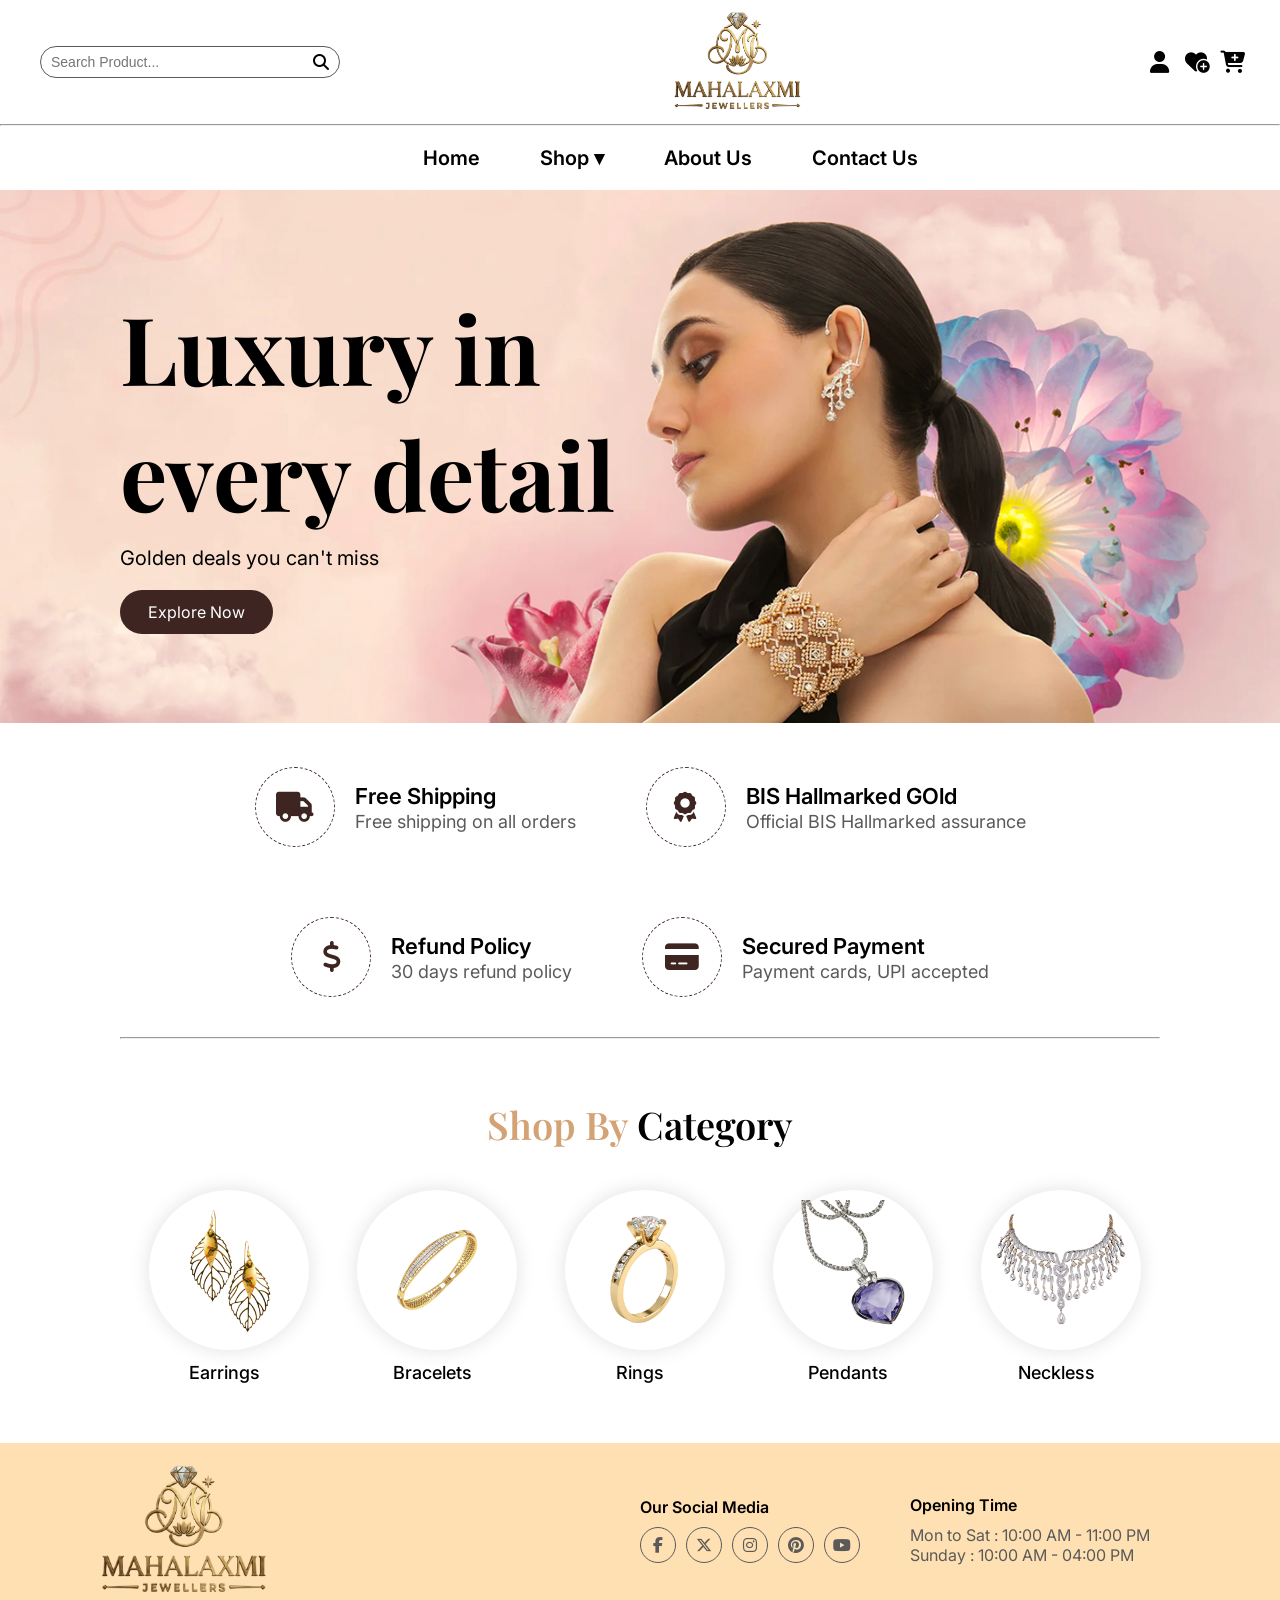
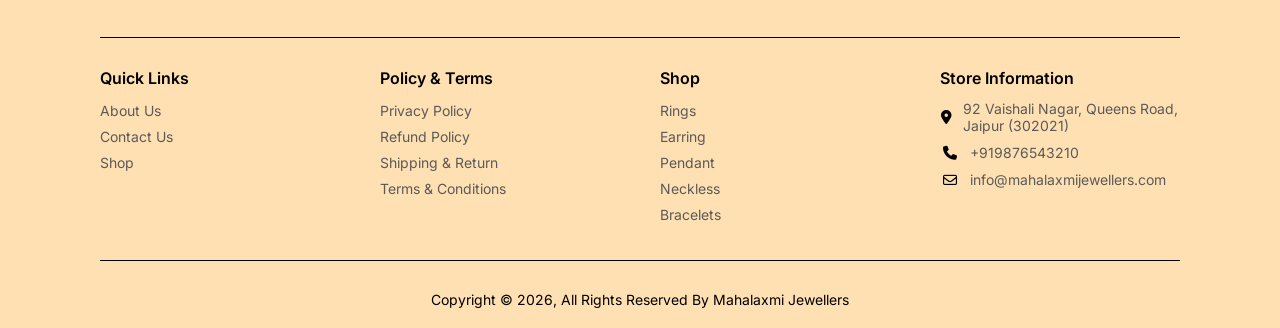
==== index.html @ c2454d74 "changes of today" ====
<!DOCTYPE html>
<html lang="en">
<head>
    <meta charset="UTF-8">
    <meta name="viewport" content="width=device-width, initial-scale=1.0">
    <title>Mahalaxmi Jewellers</title>

    <link rel="shortcut icon" href="/img/mj_logo.png" type="image/x-icon">
    <link rel="stylesheet" href="https://cdnjs.cloudflare.com/ajax/libs/font-awesome/6.5.0/css/all.min.css">
    <link rel="stylesheet" href="style.css">
    <link href="https://fonts.googleapis.com/css2?family=Playfair+Display:wght@400;600;700&family=Inter:wght@300;400;500;600&display=swap" rel="stylesheet">
</head>
<body>
    
        <header class="navbar">

            <div class="top-bar">

                <div class="search-box">
                    <input type="text" placeholder="Search Product...">
                    <span><i class="fa-solid fa-magnifying-glass"></i></span>
                </div>
            
                <div class="logo">
                    <img src="/src/mj_logo.png" alt="mahalaxmi_jewellers_logo">
                </div>

                <div class="nav-icons">
                     <span class="icon"><i class="fa-solid fa-user"></i></span>      <!-- User Profile Icon -->
                    <span class="icon"><i class="fa-solid fa-heart-circle-plus"></i></span> <!-- Wishlist ICon -->
                    <span class="icon"><i class="fa-solid fa-cart-plus"></i></span>  <!-- User Profile Icon -->
                </div>
            </div>

            <hr>

            <div class="nav-links">
                <!-- <p class="delivery-text">
                    <span>Free</span> India Standerd Delivery on all order.
                </p> -->

                <nav>
                    <ul class="menu">

                        <li><a href="#">Home</a></li>

                        <li class="dropdown"><a href="#">Shop ▾</a>

                            <ul class="dropdown-menu">
                                <li><a href="#">Rings</a></li>
                                <li><a href="#">Bracelets</a></li>
                                <li><a href="#">Earrings</a></li>
                                <li><a href="#">Pendant</a></li>
                            </ul>
                        </li>
                        <li><a href="#">About Us</a></li>
                        <li><a href="#">Contact Us</a></li>
                    </ul>
                </nav>
            </div>
        </header>


        <!-- =============== Hero Section Start =============== -->

        <section class="hero-banner">
            <div class="hero-banner-wrapper">

                <!-- Banner 1 -->

                <div class="hero-banner-item">
                    <img src="src/hero_banner_1.png" alt="banner">
                    <div class="hero-banner-content">
                        <h1>Luxury in every detail</h1>
                        <p>Golden deals you can't miss</p>
                        <a href="#" class="hero-btn">Explore Now</a>
                    </div>
                </div>

                <!-- Banner 2 -->

                <div class="hero-banner-item">
                    <img src="src/hero_banner_2.png" alt="Banner">
                    <div class="hero-banner-content">
                        <h1>Elegance in every detail</h1>
                        <p>Premium collection for every occasion</p>
                        <a href="#" class="hero-btn">Explore Now</a>
                    </div>
                </div>

                <!-- Banner 3 -->

                <div class="hero-banner-item">
                    <img src="src/hero_banner_3.png" alt="Banner">
                    <div class="hero-banner-content">
                        <h1>Shine that never fades</h1>
                        <p>Exclusive diamond pieces just for you</p>
                        <a href="#" class="hero-btn">Explore Now</a>
                    </div>
                </div>

            </div>
        </section>

        <!-- =============== Feature Section Start =============== -->

        <section class="features">

            <div class="feature-item">
                <div class="icon-circle">
                    <i class="fas fa-truck"></i>
                </div>
                <div class="feature-content">
                    <h4>Free Shipping</h4>
                    <p>Free shipping on all orders</p>
                </div>
            </div>

            <div class="feature-item">
                
                <div class="icon-circle">
                    <i class="fa-solid fa-award"></i>
                </div>
                <div class="feature-content">
                    <h4>BIS Hallmarked GOld</h4>
                    <p>Official BIS Hallmarked assurance</p>
                </div>
            </div>

            <div class="feature-item">
                <div class="icon-circle">
                    <i class="fa-solid fa-dollar-sign"></i>
                </div>
                <div class="feature-content">
                    <h4>Refund Policy</h4>
                    <p>30 days refund policy</p>
                </div>
            </div>

            <div class="feature-item">
                <div class="icon-circle">
                    <i class="fas fa-credit-card"></i>
                </div>
                <div class="feature-content">
                    <h4>Secured Payment</h4>
                    <p>Payment cards, UPI accepted</p>
                </div>
            </div>

        </section>

        <hr class="feature-hr">

</a>
        <!-- =============== Shop By Category Star =============== -->

        <section class="shop-category">
            <h2><span>Shop By </span>Category</h2>

            <div class="category-wrapper">
                <div class="category-item">
                    <a href="#">
                    <div class="circle">
                        <img src="src/earring.png" alt="Earrings">
                    </div>
                    <p>Earrings</p>
                    </a>
                </div>

                    <div class="category-item">
                        <a href="#">
                        <div class="circle">
                            <img src="src/bracelet.png" alt="Bracelets">
                        </div>
                        <p>Bracelets</p></a>
                    </div>

                    <div class="category-item">
                        <a href="#">
                        <div class="circle">
                            <img src="src/ring.png" alt="Rings">
                        </div>
                        <p>Rings</p></a>
                    </div>

                    <div class="category-item">
                        <a href="#">
                        <div class="circle">
                            <img src="src/pendant.png" alt="Pendants">
                        </div>
                        <p>Pendants</p></a>
                    </div>

                    <div class="category-item">
                        <a href="#">
                        <div class="circle">
                            <img src="src/neckless.png" alt="Neckless">
                        </div>
                        <p>Neckless</p></a>
                    </div>

                </div>
        </section>

        <!-- =============== Footer Start =============== -->

        <footer class="footer">

            <div class="footer-top">
                <div class="footer-logo">
                    <img src="/src/mj_logo.png" alt="mj_logo">
                </div>

                <div class="footer-contact">
                    <h4>Our Social Media</h4>

                    <div class="social-icons">
                        <span><i class="fa-brands fa-facebook-f"></i></span>    <!-- Facebook Icon -->
                        <span><i class="fa-brands fa-x-twitter"></i></span> <!-- Twitter Icon -->
                        <span><i class="fa-brands fa-instagram"></i></span> <!-- Instagram Icon -->
                        <span><i class="fa-brands fa-pinterest"></i></span> <!-- Pinterest Icon -->
                        <span><i class="fa-brands fa-youtube"></i></span>   <!-- Youtube Icon -->
                    </div>
                </div>

                <div class="footer-time">
                    <h4>Opening Time</h4>
                    <p>Mon to Sat : 10:00 AM - 11:00 PM</p>
                    <p>Sunday : 10:00 AM - 04:00 PM</p>
                </div>

            </div>

            <hr>

            <div class="footer-middle">

                <div class="footer-col">
                    <h4>Quick Links</h4>
                    <ul>
                        <li><a href="#">About Us</a></li>
                        <li><a href="#">Contact Us</a></li>
                        <li><a href="#">Shop</a></li>
                    </ul>
                </div>

                <div class="footer-col">
                    <h4>Policy & Terms</h4>
                    <ul>
                        <li><a href="#">Privacy Policy</a></li>
                        <li><a href="#">Refund Policy</a></li>
                        <li><a href="#">Shipping & Return</a></li>
                        <li><a href="#">Terms & Conditions</a></li>
                    </ul>
                </div>

                <div class="footer-col">
                    <h4>Shop</h4>
                    <ul>
                        <li><a href="#">Rings</a></li>
                        <li><a href="#">Earring</a></li>
                        <li><a href="#">Pendant</a></li>
                        <li><a href="#">Neckless</a></li>
                        <li><a href="#">Bracelets</a></li>
                    </ul>
                </div>

                <div class="footer-col">
                    <h4>Store Information</h4>
                    <p><span><i class="fa-solid fa-location-dot"></i></span>92 Vaishali Nagar, Queens Road, Jaipur (302021)</p>
                    <p><span><i class="fa-solid fa-phone"></i></span>+919876543210</p>
                    <p><span><i class="fa-regular fa-envelope"></i></span>info@mahalaxmijewellers.com</p>
                </div>
            </div>

            <hr>

            <div class="footer-bottom">
                <p>Copyright &copy; 2026, All Rights Reserved By Mahalaxmi Jewellers</p>
            </div>
        </footer>
</body>
</html>
---- style.css ----
*{
    margin: 0;
    padding: 0;
    box-sizing: border-box;
}

body {
  font-family: 'Inter', sans-serif;
}

h1, h2, h3 {
  font-family: 'Playfair Display', serif;
}

/* =============== Navbar =============== */

.navbar {
    width: 100%;
}

.top-bar {
    display: flex;
    justify-content: space-between;
    align-items: center;
    padding: 10px 40px;
}

.search-box {
    display: flex;
    align-items: center;
    border: 1px solid #5a5a5a;
    border-radius: 20px;
    padding: 5px 10px;
    width: 300px;
}

.search-box input {
    border: none;
    outline: none;
    font-size: 14px;
    flex: 1;
}

.logo img {
        height: 100px;
}

.nav-icons {
    display: flex;
    align-items: center;
}

.icon {
    width: 20px;
    stroke: black;
    fill: none;
    margin-left: 15px;
    cursor: pointer;
    font-size: 22px;
}

/* .delivery-text span {
    color: #D3A376;
    font-weight: bold;
} */

.nav-links {
    display: flex;
    justify-content: center;
    align-items: center;
    padding: 20px 40px;
    /* border-top: 1px solid #5a5a5a; */
}

.menu {
    display: flex;
    align-items: center;
}

.menu, .dropdown-menu {
    list-style: none;
    display: flex;
    align-items: center;
}

.menu li {
    position: relative;
    margin-left: 60px;
}

.menu li a {
    text-decoration: none;
    color: #000000;
    font-size: 20px;
    font-weight: 600;
    transition: 0.3s ease;
}

.menu li a:hover {
    color: #C89B5E;
}

.dropdown-menu {
    display: none;
    position: absolute;
    top: 100%;
    left: 0;
    background: white;
    min-width: 150px;
    box-shadow: 0 4px 12px rgba(0, 0, 0, 0.1);
    border-radius: 5px;
    overflow: hidden;
    z-index: 100;
}

.dropdown-menu li a {
    width: 100%;
    margin: 0;
}

.dropdown-menu li a {
    display: block;
    padding: 10px 12px;
    white-space: nowrap;
}

.dropdown:hover .dropdown-menu {
    display: block;
}


/* =============== Footer =============== */

.footer {
    background: #FFE0B2;
    padding: 10px 100px;
    padding-bottom: 20px;
}

.footer-top {
    display: grid;
    grid-template-columns: 1fr 1fr 1fr 1fr;
    align-items: center;
    padding: 10px 0;
}

.footer-logo {
    grid-column: 1;
    justify-self: start;
}

.footer-logo img {
    height: 130px;
}

.footer-contact {
    grid-column: 3;
    justify-self: start;
    text-align: left;
    color: #5a5a5a;
}

.footer-contact h4 {
    color: black;
}

.footer-contact h4, .footer-time h4 {
    font-weight: 600;
    margin-bottom: 10px;
}

.social-icons {
    display: flex;
    justify-content: flex-start;
    gap: 10px;
    font-size: 16px;
    color: #5a5a5a;
}

.social-icons span {
    display: flex;
    align-items: center;
    justify-content: center;
    width: 36px;
    height: 36px;
    border: 1px solid #5a5a5a;
    border-radius: 50%;
    cursor: pointer;
    transition: all 0.3s ease;
}

.footer-time {
    grid-column: 4;
    justify-self: start;
    text-align: left;
}

.footer-time p {
    color: #5a5a5a;
}

/* .social-icons i {
    font-size: 16px;
} */

.social-icons span:hover {
    background: #3E2522;
    color: white;
}

.footer hr {
    border: none;
    border-top: 1px solid black;
    margin: 30px 0;
}

.footer-middle {
    display: grid;
    grid-template-columns: repeat(4, 1fr);
    gap: 40px;
}

.footer-col h4 {
    margin-bottom: 12px;
    font-weight: 600;
}

.footer-col ul {
    list-style: none;
    padding: 0;
}

.footer-col ul li {
    margin-bottom: 6px;
}

.footer-col ul li a {
    text-decoration: none;
    color: #5a5a5a;
    font-size: 14px;
}

.footer-col a:hover {
    color: #3E2522;
}

.footer-col p {
    display: flex;
    align-items: center;
    font-size: 14px;
    gap: 10px;
    margin-bottom: 10px;
    color: #5a5a5a;
}

.footer-col p span {
    width: 20px;
    display: flex;
    justify-content: center;
    color: black;
}

.footer-bottom {
    text-align: center;
    margin-top: 20px;
    font-size: 14px;
}


/* =============== Hero Section =============== */

.hero-banner {
    height: auto;
    margin: auto;
    overflow: hidden;
    position: relative;
}

.hero-banner-wrapper {
    display: flex;
    width: 300vw;
    height: 100%;
    animation: bannerSlide 10s infinite ease-in-out;
}

.hero-banner-item {
    width: 100vw;
    height: 100%;
    position: relative;
}

.hero-banner-item img {
    width: 100%;
    height: 100%;
    object-fit: cover;
}

.hero-banner-content {
    position: absolute;
    top: 50%;
    left: 120px;
    transform: translateY(-50%);
    max-width: 500px;
}

.hero-banner-content h1 {
    font-size: 94px;
    margin-bottom: 10px;
}

.hero-banner-content p {
    font-size: 20px;
    margin-bottom: 20px;
}

.hero-btn {
    display: inline-block;
    padding: 12px 28px;
    background: #3E2522;
    border-radius: 25px;
    color: #fff;
    text-decoration: none;
    font-size: 16px;
    transition: 0.3s;
}

.hero-btn:hover {
    background: #000;
    transition: 0.3s;
}

@keyframes bannerSlide {
  0%, 20%   { transform: translateX(0); }
  33%, 53%  { transform: translateX(-100vw); }
  66%, 86%  { transform: translateX(-200vw); }
  100%      { transform: translateX(0); }
}


/* =============== Feature Section =============== */

.features {
    display: flex;
    justify-content: center;
    align-items: center;
    padding: 40px 120px;
    flex-wrap: wrap;
    gap: 70px;
}

.feature-item {
    display: flex;
    align-items: center;
    gap: 20px;
    transition: 0.3s;
}

.icon-circle {
    width: 80px;
    height: 80px;
    border: 1.5px dashed #3E2522;
    border-radius: 50%;
    display: flex;
    align-items: center;
    justify-content: center;
    transform: none;
}

.icon-circle i {
    font-size: 30px;
    color: #3E2522;
}

.feature-content h4 {
    font-size: 22px;
    font-weight: 600;
    margin: 0;
}

.feature-content p {
    font-size: 18px;
    margin: 2px 0 0;
    color: #5a5a5a;
}


.feature-hr {
    margin: 0 120px;
}

/* =============== Shop By Category =============== */

.shop-category {
    text-align: center;
    padding: 60px 120px;
}

.shop-category h2 {
    font-size: 38px;
    margin-bottom: 40px;
    font-weight: 600;
    cursor: default;
}

.shop-category h2 span {
    color: #D3A376;
}

.category-wrapper {
    display: flex;
    justify-content: space-around;
    align-items: center;
    flex-wrap: wrap;
}

.category-item {
    text-align: center;
    width: 150px;
    /* text-decoration: none; !important */
    color: inherit;
    /* cursor: pointer; */
}

.category-item a {
    text-decoration: none;
    color: inherit;
}

.category-item a:hover {
    color: #C89B5E;
}

.circle {
    width: 160px;
    height: 160px;
    border-radius: 50%;
    background-color: #fff;
    display: flex;
    align-items: center;
    justify-content: center;

    box-shadow: 0 0 20px rgba(0, 0, 0, 0.12);
}

.circle img {
    width: 140px;
    height: auto;
}

.category-item p {
    margin-top: 12px;
    font-size: 18px;
    font-weight: 500;
    text-decoration: none;
}
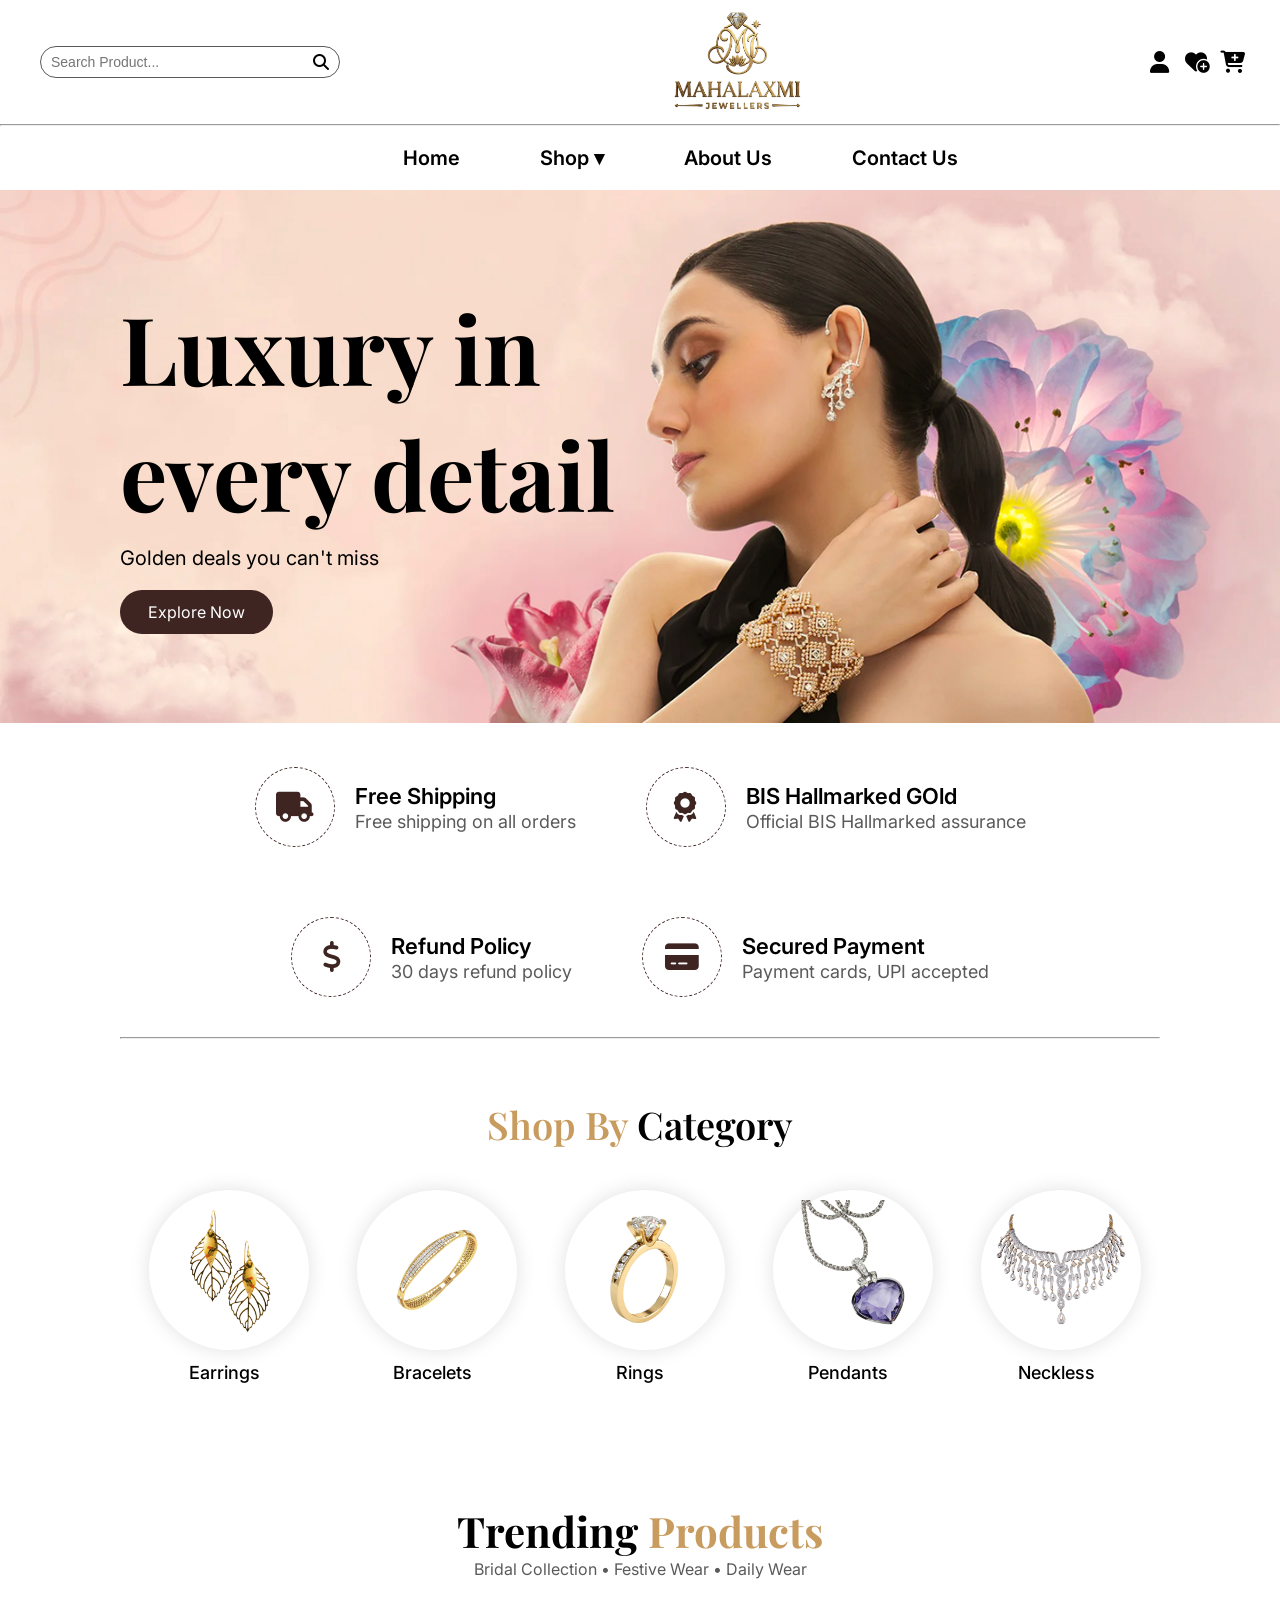
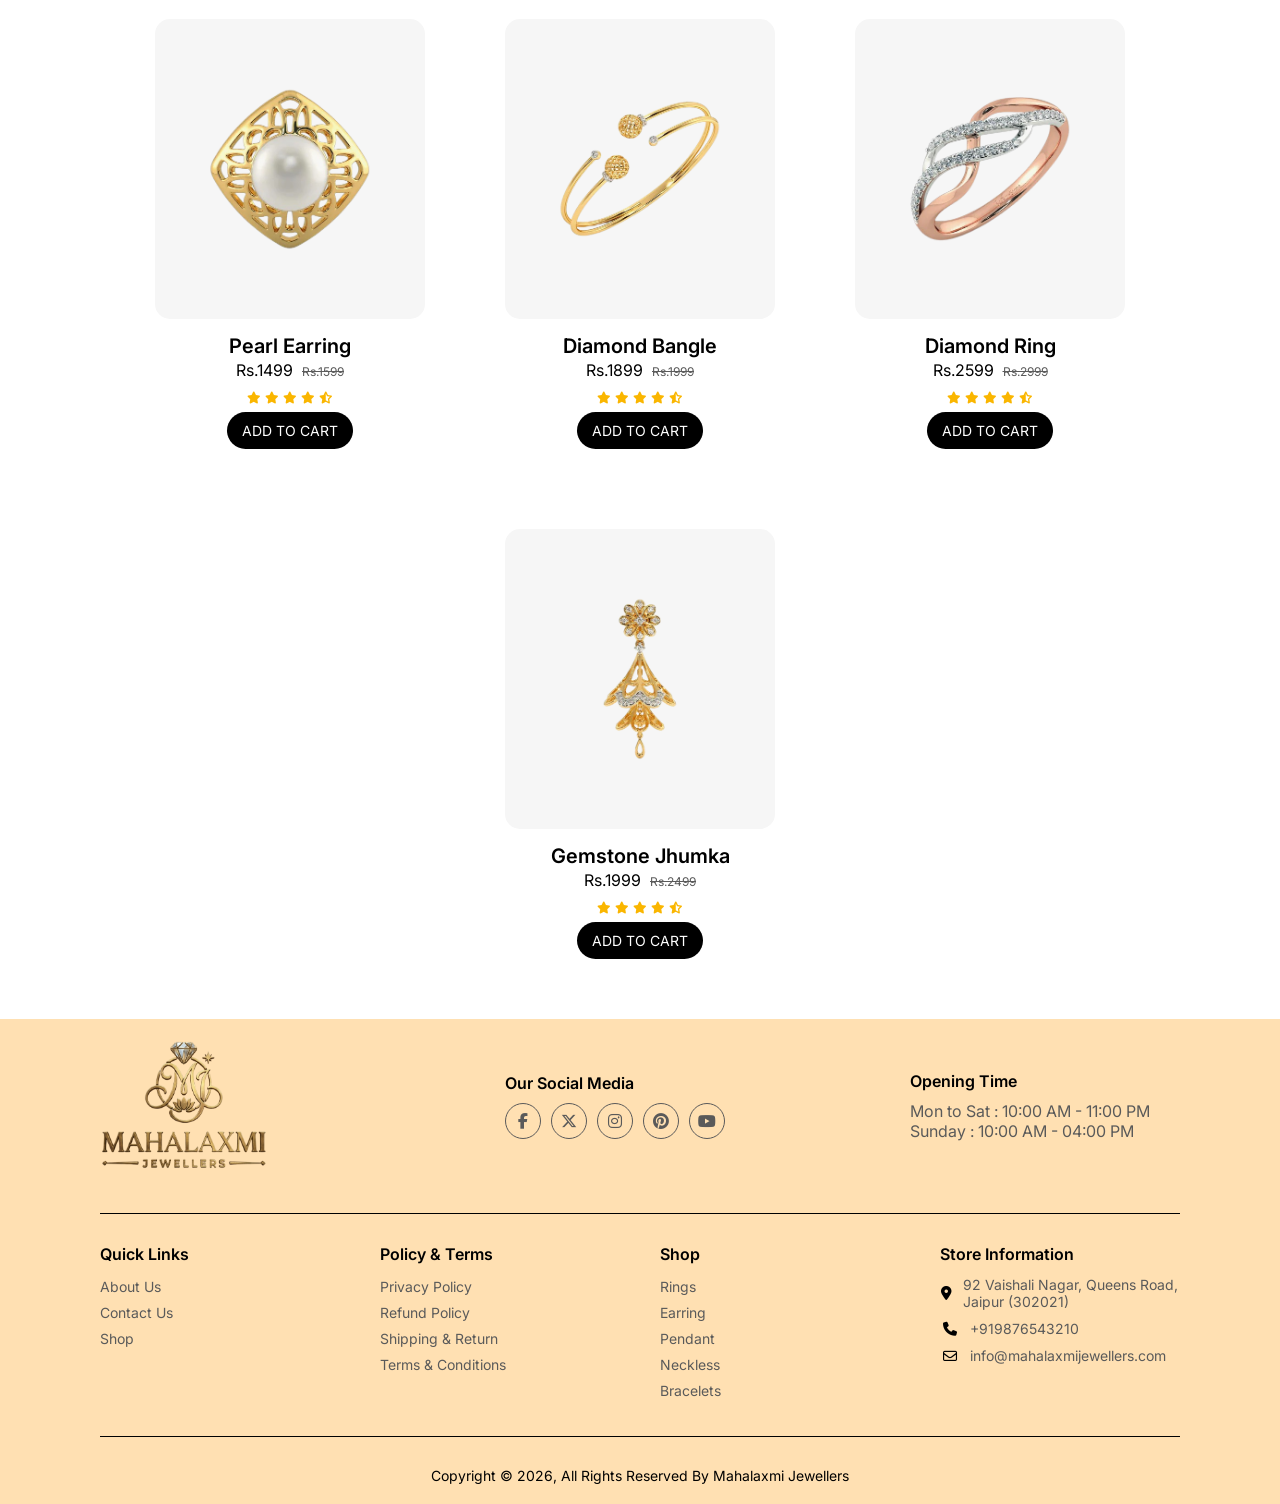
==== commit 44e0746a: "added tranding section on homepage" ====
--- a/index.html
+++ b/index.html
@@ -202,6 +202,93 @@
                 </div>
         </section>
 
+        <!-- =============== Tranding Product Start =============== -->
+
+        <section class="trending">
+            <h2>Trending <span>Products</span></h2>
+            <p class="trending-subtitle">Bridal Collection • Festive Wear • Daily Wear</p>
+
+            <div class="product-container">
+
+                <!--Product 1-->
+                <div class="product">
+                    <a href="#" class="img-box">
+                        <img src="src/trending_products/earring.png" alt="Earring" class="trend-img">
+                        <img src="src/trending_products/earring_hover.png" alt="Earring" class="trend-hover">
+                    </a>
+                    <h4>Pearl Earring</h4>
+                    <p class="price">Rs.1499 <span>Rs.1599</span></p>
+                    <div class="stars">
+                        <i class="fa-solid fa-star"></i>
+                        <i class="fa-solid fa-star"></i>
+                        <i class="fa-solid fa-star"></i>
+                        <i class="fa-solid fa-star"></i>
+                        <i class="fa-solid fa-star-half-stroke"></i>
+                    </div>
+                    <a href="#" class="btn">ADD TO CART</a>
+                </div>
+
+                <!--Product 2-->
+                <div class="product">
+                    <a href="#" class="img-box">
+                        <img src="src/trending_products/bangle.png" alt="Bangle" class="trend-img">
+                        <img src="src/trending_products/bangle_hover.png" alt="Bangle" class="trend-hover">
+                    </a>
+                    <h4>Diamond Bangle</h4>
+                    <p class="price">Rs.1899 <span>Rs.1999</span></p>
+                    <div class="stars">
+                        <i class="fa-solid fa-star"></i>
+                        <i class="fa-solid fa-star"></i>
+                        <i class="fa-solid fa-star"></i>
+                        <i class="fa-solid fa-star"></i>
+                        <i class="fa-solid fa-star-half-stroke"></i>
+                    </div>
+
+                    <a href="#" class="btn">ADD TO CART</a>
+                </div>
+
+                <!--Product 3-->
+                <div class="product">
+                    <a href="#" class="img-box">
+                        <img src="src/trending_products/ring.png" alt="Ring" class="trend-img">
+                        <img src="src/trending_products/ring_hover.png" alt="Ring" class="trend-hover">
+                    </a>
+                    <h4>Diamond Ring</h4>
+                    <p class="price">Rs.2599 <span>Rs.2999</span></p>
+                    <div class="stars">
+                        <i class="fa-solid fa-star"></i>
+                        <i class="fa-solid fa-star"></i>
+                        <i class="fa-solid fa-star"></i>
+                        <i class="fa-solid fa-star"></i>
+                        <i class="fa-solid fa-star-half-stroke"></i>
+                    </div>
+
+                    <a href="#" class="btn">ADD TO CART</a>
+                </div>
+
+                <!--Product 4-->
+                <div class="product">
+                    <a href="#" class="img-box">
+                        <img src="src/trending_products/jhumka.png" alt="Jhumka" class="trend-img">
+                        <img src="src/trending_products/jhumka_hover.png" alt="Jhumka" class="trend-hover">
+                    </a>
+
+                    <h4>Gemstone Jhumka</h4>
+                    <p class="price">Rs.1999 <span>Rs.2499</span></p>
+                    <div class="stars">
+                        <i class="fa-solid fa-star"></i>
+                        <i class="fa-solid fa-star"></i>
+                        <i class="fa-solid fa-star"></i>
+                        <i class="fa-solid fa-star"></i>
+                        <i class="fa-solid fa-star-half-stroke"></i>
+                    </div>
+                    <a href="#" class="btn">ADD TO CART</a>
+                </div>
+            </div>
+        </section>
+
+
+
         <!-- =============== Footer Start =============== -->
 
         <footer class="footer">
--- a/style.css
+++ b/style.css
@@ -85,7 +85,7 @@
 
 .menu li {
     position: relative;
-    margin-left: 60px;
+    margin-left: 80px;
 }
 
 .menu li a {
@@ -139,7 +139,7 @@
 
 .footer-top {
     display: grid;
-    grid-template-columns: 1fr 1fr 1fr 1fr;
+    grid-template-columns: 1fr 0.5fr 1.5fr 1fr;
     align-items: center;
     padding: 10px 0;
 }
@@ -403,7 +403,7 @@
 }
 
 .shop-category h2 span {
-    color: #D3A376;
+    color: #C89B5E;
 }
 
 .category-wrapper {
@@ -416,14 +416,13 @@
 .category-item {
     text-align: center;
     width: 150px;
-    /* text-decoration: none; !important */
     color: inherit;
-    /* cursor: pointer; */
 }
 
 .category-item a {
     text-decoration: none;
     color: inherit;
+    transition: all 0.3s ease;
 }
 
 .category-item a:hover {
@@ -452,4 +451,117 @@
     font-size: 18px;
     font-weight: 500;
     text-decoration: none;
+}
+
+/* =============== Trending Products =============== */
+
+.trending {
+    padding: 60px 120px;
+    text-align: center;
+}
+
+.trending h2 {
+    font-size: 42px;
+}
+
+.trending span {
+    color: #C89B5E;
+}
+
+.trending-subtitle {
+    color: #5a5a5a;
+    font-size: 16px;
+    margin-bottom: 40px;
+}
+
+.product-container {
+    display: flex;
+    justify-content: center;
+    gap: 80px;
+    flex-wrap: wrap;
+}
+
+.product {
+    width: 270px;
+    text-align: center;
+}
+
+/* Image Box */
+
+.img-box {
+    position: relative;
+    display: block;
+    width: 100%;
+    height: 300px;
+    background: #f6f6f6;
+    border-radius: 15px;
+    overflow: hidden;
+}
+
+.img-box img {
+    position: absolute;
+    top: 50%;
+    left: 50%;
+    max-width: 100%;
+    max-height: 100%;
+    object-fit: contain;
+    transition: 0.7s;
+    transform: translate(-50%, -50%) scale(1.25);
+}
+
+/* Hover Image Change */
+
+.trend-hover {
+    opacity: 0;
+}
+
+.img-box:hover .trend-img {
+    opacity: 0;
+}
+
+.img-box:hover .trend-hover {
+    opacity: 1;
+}
+
+.product h4 {
+    font-size: 20px;
+    margin-top: 15px;
+    font-weight: 600;
+}
+
+.price {
+    font-size: 16px;
+    margin: 2px 0;
+}
+
+.price span {
+    text-decoration: line-through;
+    color: #5a5a5a;
+    font-size: 12px;
+    margin-left: 5px;
+}
+
+.stars {
+    color: #FAB600;
+    margin: 6px 0;
+}
+
+.stars i {
+    font-size: 12px;
+}
+
+.btn {
+    display: inline-block;
+    background: #000;
+    color: #fff;
+    padding: 10px 15px;
+    border-radius: 25px;
+    text-decoration: none;
+    font-size: 14px;
+    transition: 0.3s;
+}
+
+.btn:hover {
+    background: #3E2522;
+
 }
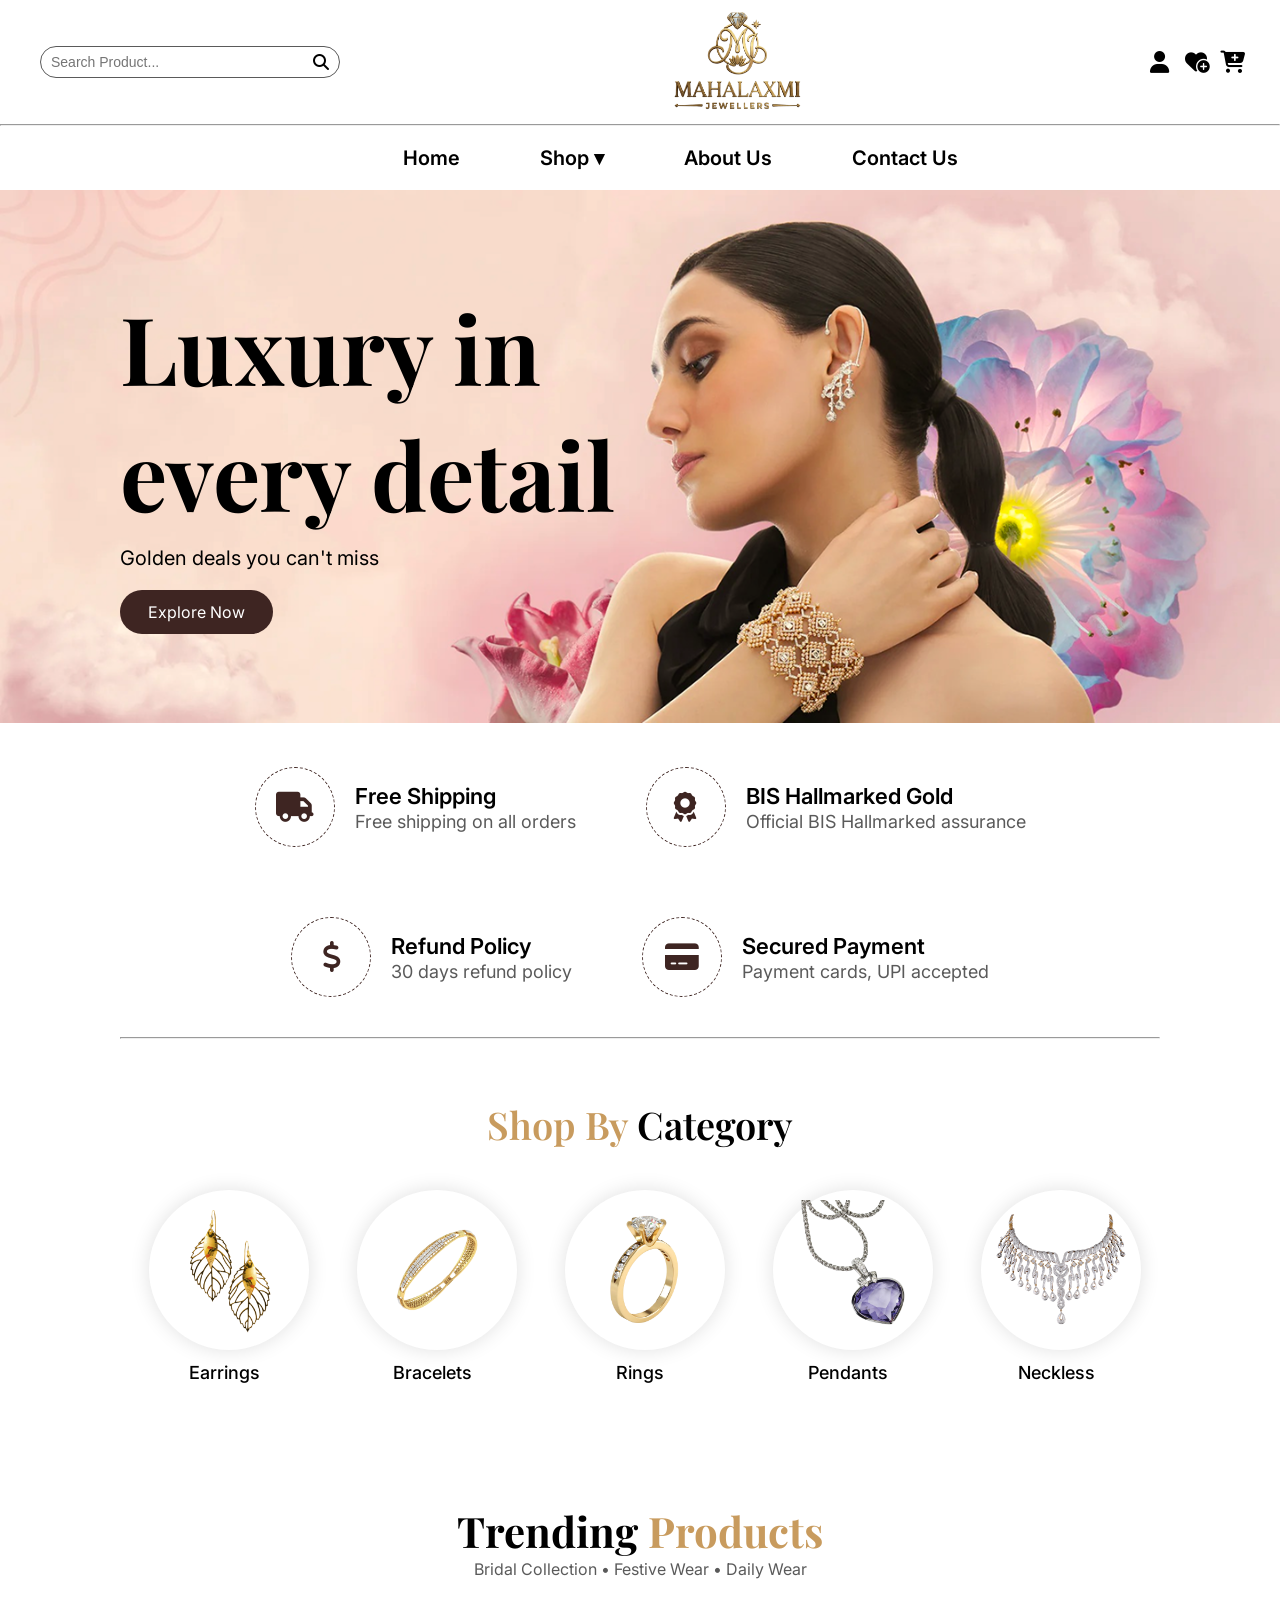
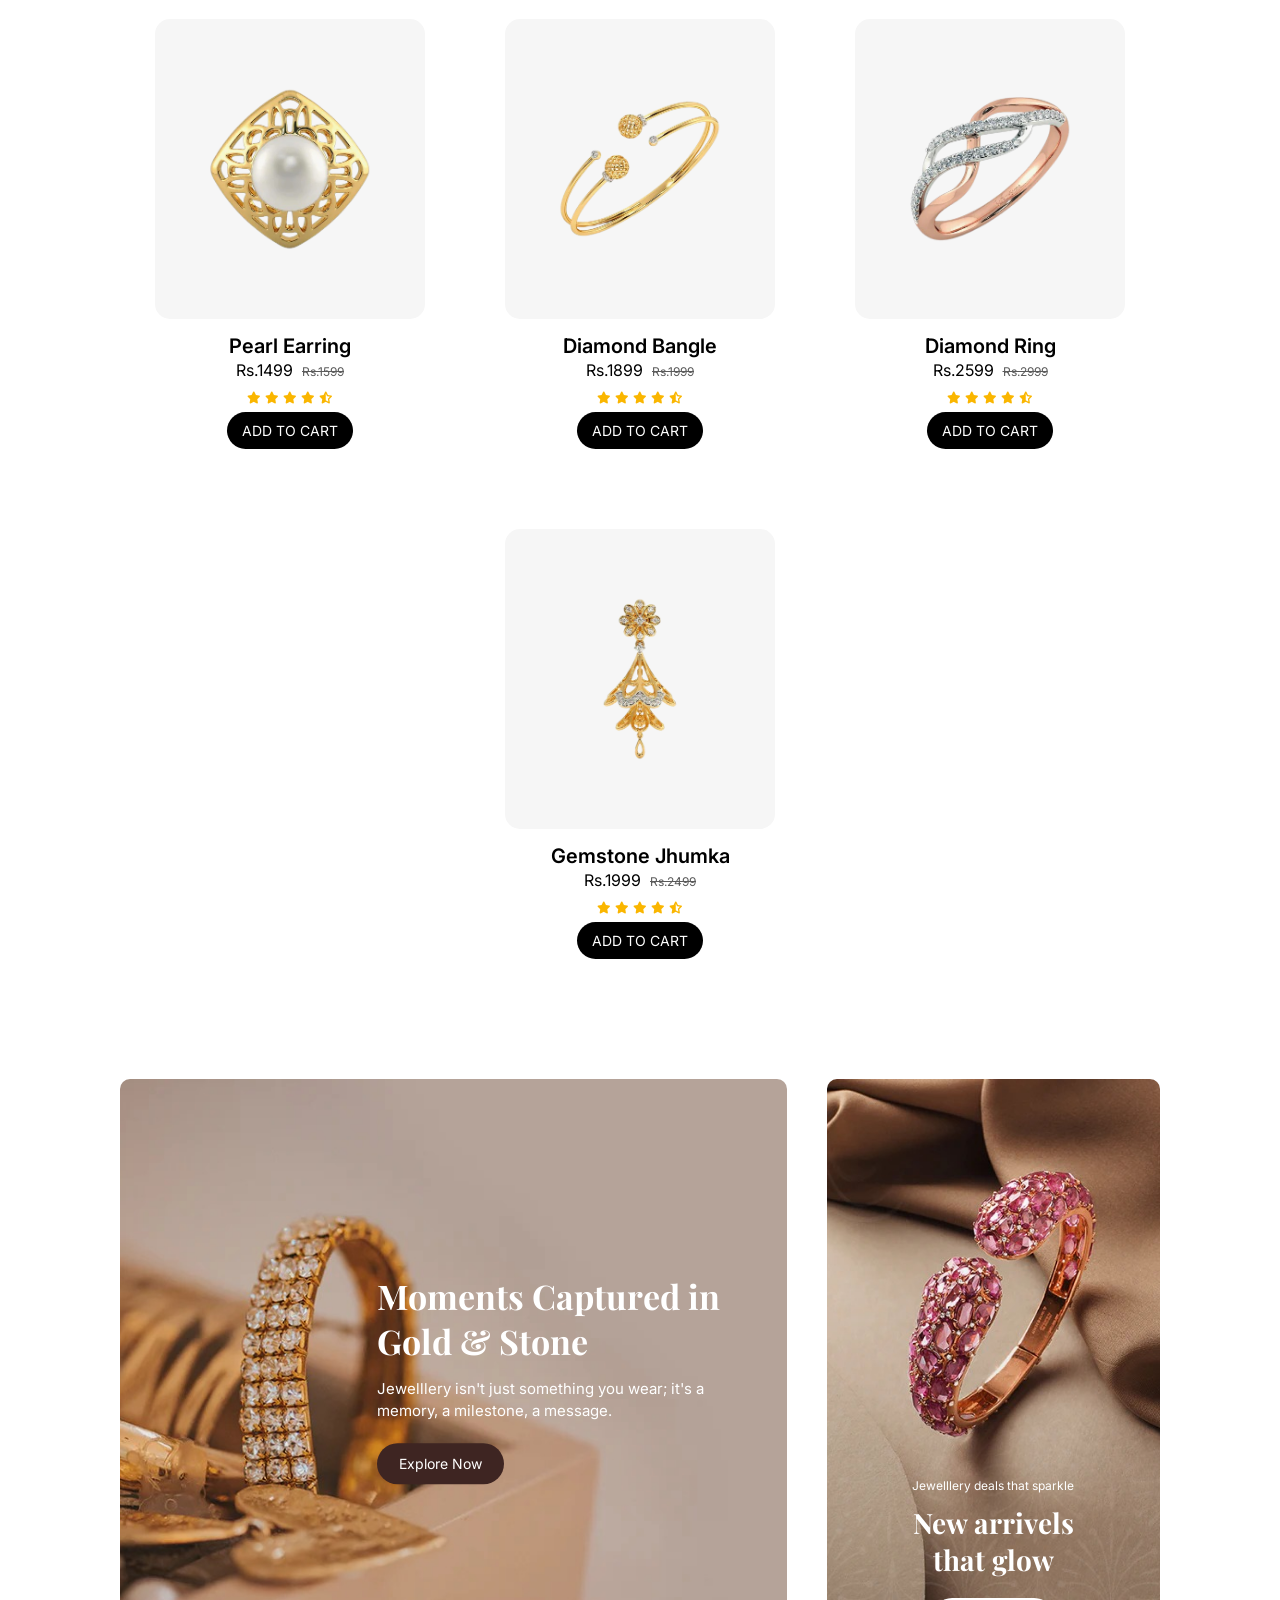
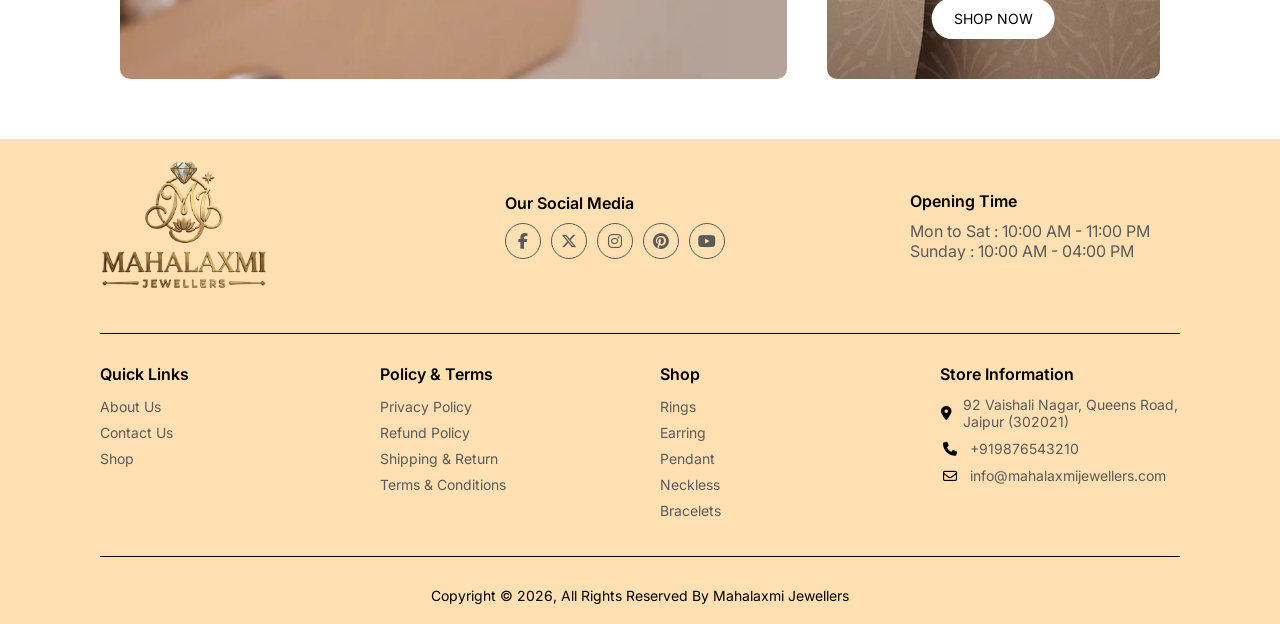
==== commit 4b6ffb49: "promotion banner added" ====
--- a/index.html
+++ b/index.html
@@ -122,7 +122,7 @@
                     <i class="fa-solid fa-award"></i>
                 </div>
                 <div class="feature-content">
-                    <h4>BIS Hallmarked GOld</h4>
+                    <h4>BIS Hallmarked Gold</h4>
                     <p>Official BIS Hallmarked assurance</p>
                 </div>
             </div>
@@ -288,6 +288,31 @@
         </section>
 
 
+        <!-- =============== Promo Section Start =============== -->
+
+        <section class="promo-section">
+
+            <!--Left Banner-->
+            <div class="promo-left">
+                <img src="src/left_promo_banner.jpg" alt="Banner">
+
+                <div class="promo-content">
+                    <h2 class="promo-title">Moments Captured in <br> Gold & Stone</h2>
+                    <p class="promo-desc">Jewelllery isn't just something you wear; it's a memory, a milestone, a message.</p>
+                    <a href="#" class="promo-btn">Explore Now</a>
+                </div>
+            </div>
+
+            <!--Right Banner-->
+            <div class="promo-right">
+                <img src="src/right_promo_banner.jpg" alt="Banner">\
+                <div class="promo-content right">
+                    <span class="promo-tag">Jewelllery deals that sparkle</span>
+                    <h3 class="promo-title-small">New arrivels that glow</h3>
+                    <a href="#" class="promo-btn light">SHOP NOW</a>
+                </div>
+            </div>
+        </section>
 
         <!-- =============== Footer Start =============== -->
 
--- a/style.css
+++ b/style.css
@@ -564,4 +564,92 @@
 .btn:hover {
     background: #3E2522;
 
+}
+
+/* Promo Section */
+
+.promo-section {
+    display: grid;
+    grid-template-columns: 2fr 1fr;
+    gap: 40px;
+    padding: 60px 120px;
+}
+
+.promo-left, .promo-right {
+    position: relative;
+    height: 600px;
+    border-radius: 10px;
+    overflow: hidden;
+}
+
+.promo-left img, .promo-right img {
+    width: 100%;
+    height: 100%;
+    object-fit: cover;
+}
+
+.promo-left .promo-content {
+    position: absolute;
+    top: 50%;
+    right: 60px;
+    transform: translateY(-50%);
+    max-width: 350px;
+    color: #fff;
+    text-align: left;
+}
+
+.promo-right .promo-content {
+    position: absolute;
+    bottom: 40px;
+    left: 50%;
+    transform: translateX(-50%);
+    text-align: center;
+    color: #fff;
+}
+
+.promo-title {
+    font-size: 34px;
+    line-height: 1.3;
+    margin-bottom: 15px;
+}
+
+.promo-desc {
+    font-size: 15px;
+    margin-bottom: 20px;
+    line-height: 1.5;
+}
+
+.promo-title-small {
+    font-size: 28px;
+    margin: 10px 0 20px;
+}
+
+.promo-tag {
+    font-size: 12px;
+}
+
+.promo-btn {
+    display: inline-block;
+    background: #3E2522;
+    color: #fff;
+    padding: 12px 22px;
+    border-radius: 25px;
+    text-decoration: none;
+    font-size: 14px;
+    transition: 0.5s;
+}
+
+.promo-btn:hover {
+    background: #000;
+}
+
+.promo-btn.light {
+    background: #fff;
+    color: #000;
+}
+
+.promo-btn.light:hover {
+    background: transparent;
+    border: 2px solid #fff;
+    color: #fff;
 }
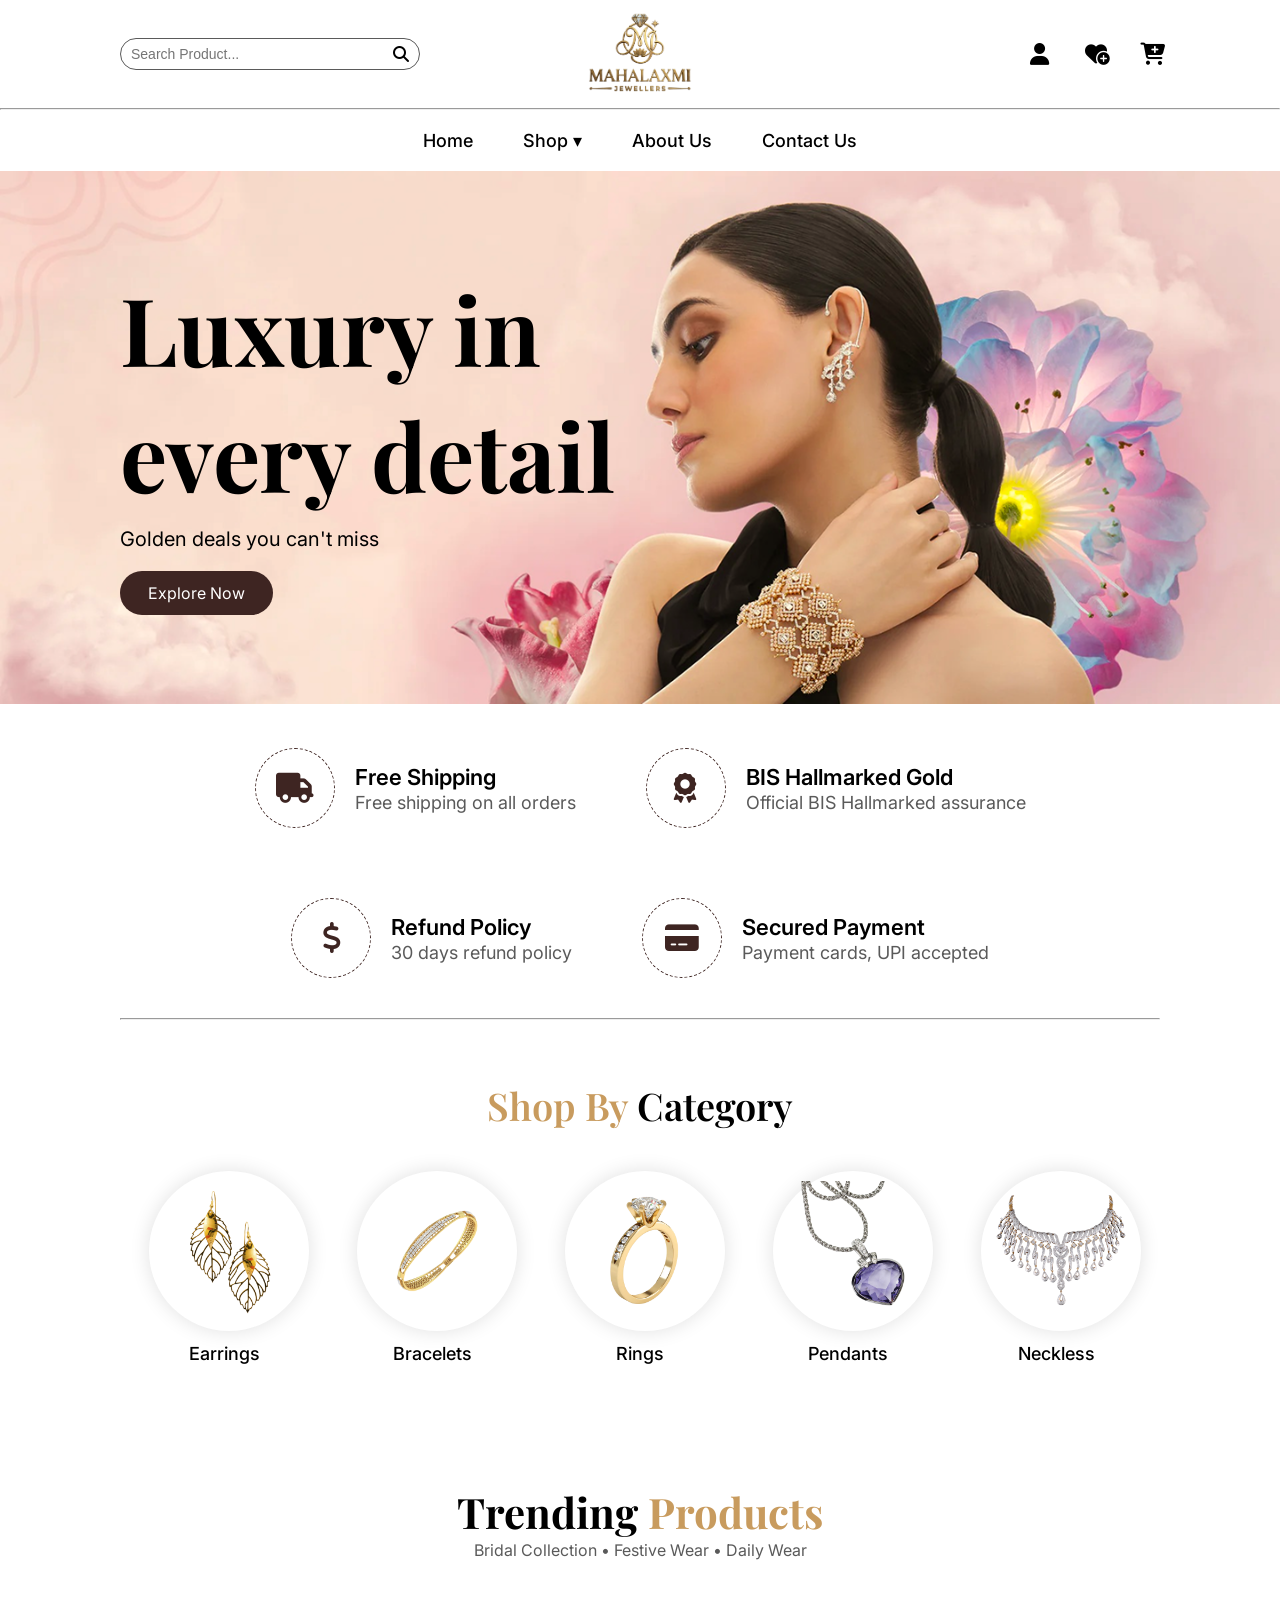
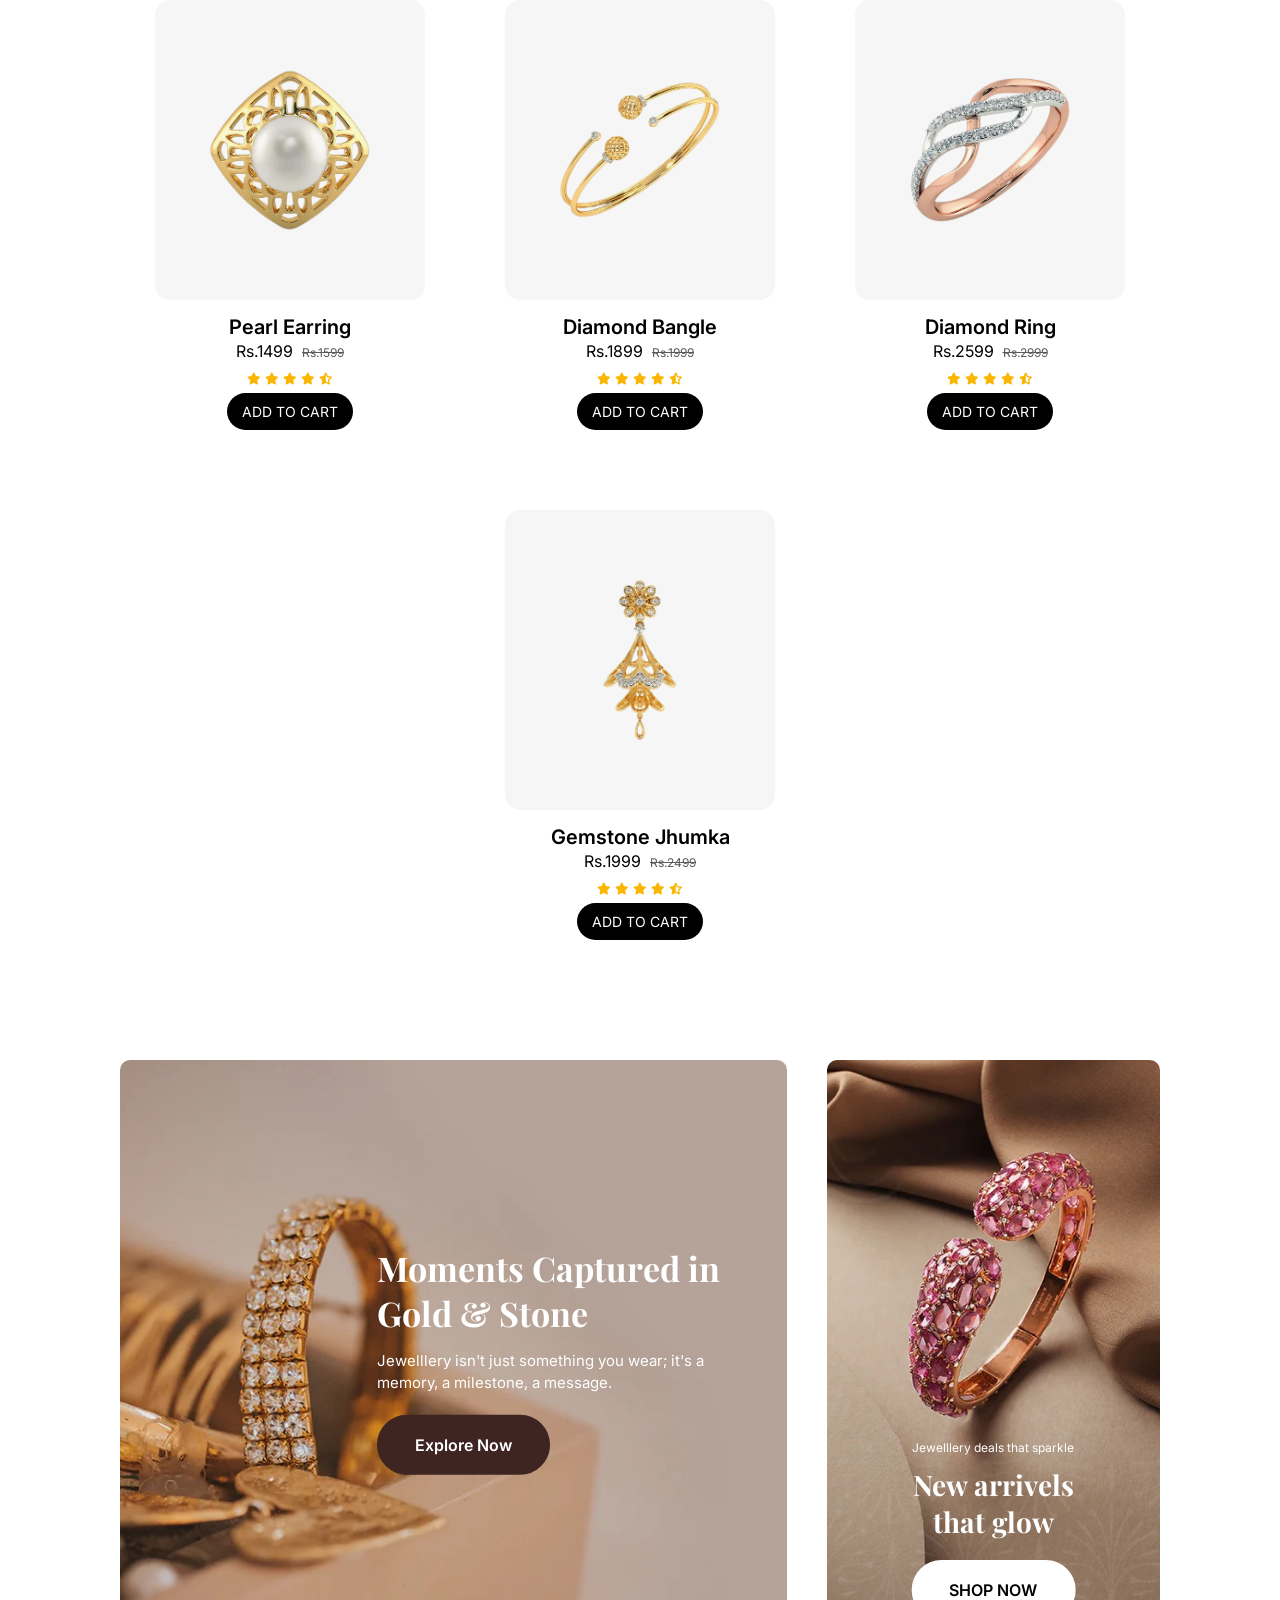
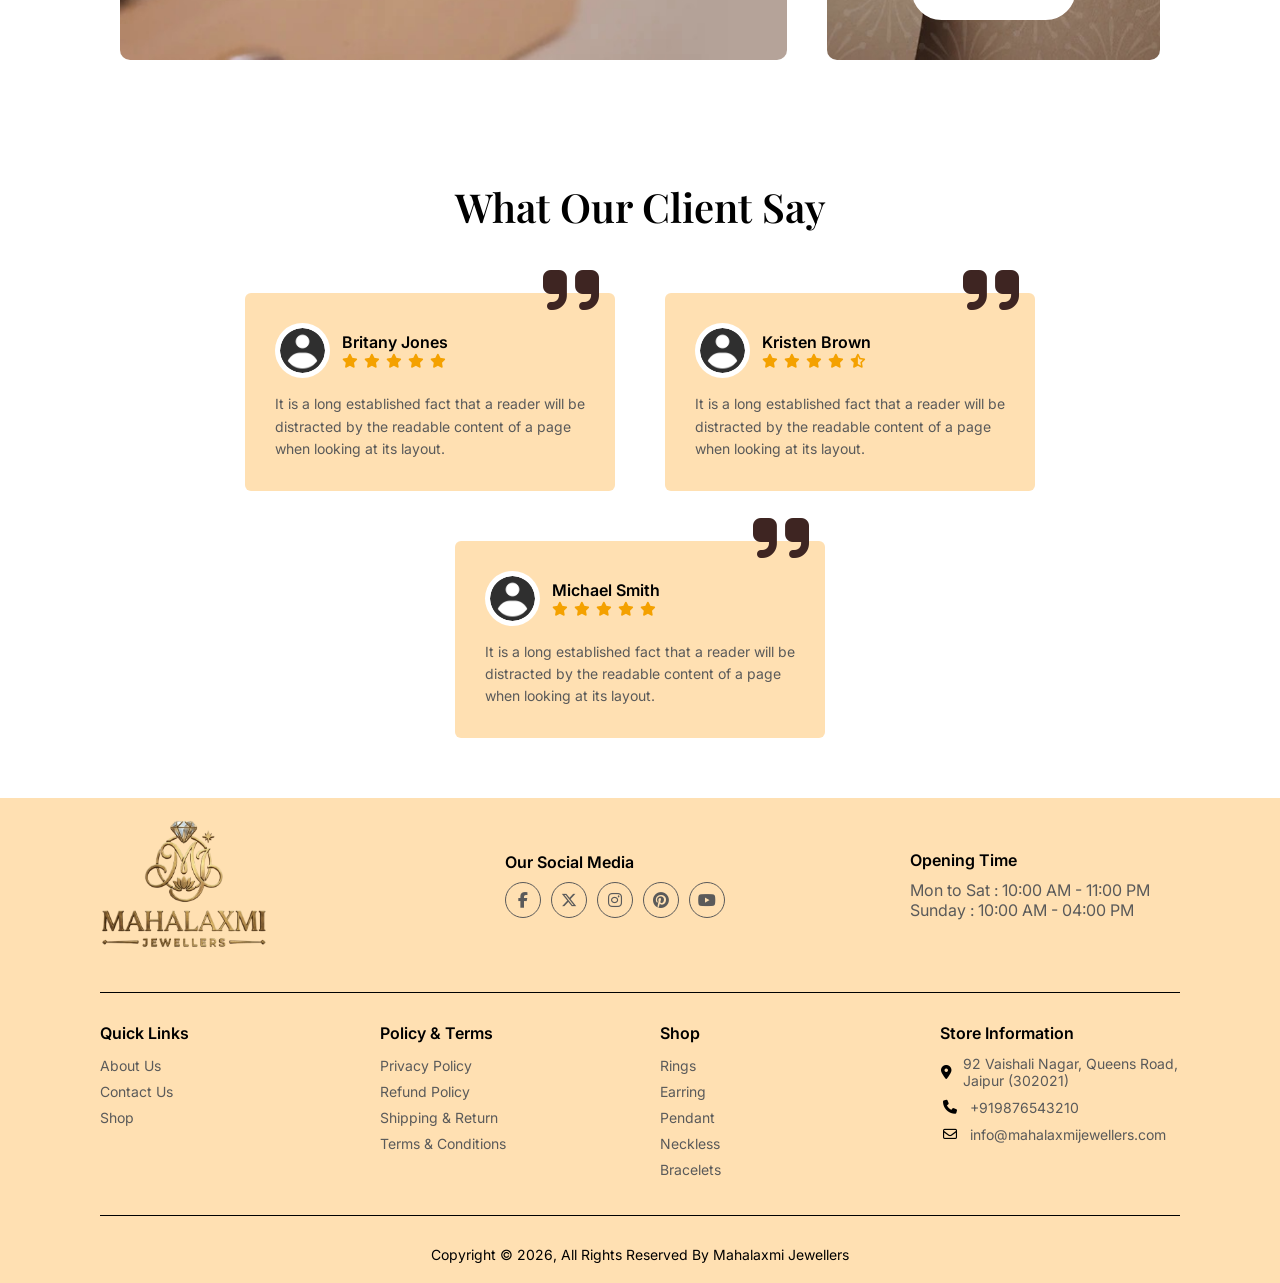
==== commit 72a0a6ee: "till testimonial" ====
--- a/index.html
+++ b/index.html
@@ -314,6 +314,112 @@
             </div>
         </section>
 
+
+        <!-- =============== Footer Start =============== -->
+
+        <section class="testimonials">
+
+            <h2 class="testimonials-title">
+                What Our <span>Client Say</span>
+            </h2>
+
+            <div class="testimonial-container">
+
+
+            <!--First one-->
+
+            <div class="testimonial-card active">
+
+                <div class="quote">
+                    <i class="fa-solid fa-quote-right"></i>
+                </div>
+
+                <div class="user-info">
+                    <div class="avatar">
+                        <div class="avatar-inner">
+                            <img src="src/profile_placeholder.png" alt="client">
+                        </div>
+                    </div>
+
+                    <div class="user-details">
+                        <h4 class="client-name">Britany Jones</h4>
+                        <div class="testimonial-stars">
+                        <i class="fa-solid fa-star"></i>
+                        <i class="fa-solid fa-star"></i>
+                        <i class="fa-solid fa-star"></i>
+                        <i class="fa-solid fa-star"></i>
+                        <i class="fa-solid fa-star"></i>
+                        </div>
+                    </div>
+                </div>
+
+                <p class="testimonial-text">It is a long established fact that a reader will be distracted by the readable content of a page when looking at its layout.</p>
+            </div>
+
+            <!--Second one-->
+
+            <div class="testimonial-card">
+                <div class="quote">
+                    <i class="fa-solid fa-quote-right"></i>
+                </div>
+
+                <div class="user-info">
+                    <div class="avatar">
+                        <div class="avatar-inner">
+                            <img src="src/profile_placeholder.png" alt="client">
+                        </div>
+                    </div>
+
+                    <div class="user-details">
+                        <h4 class="client-name">Kristen Brown</h4>
+
+                        <div class="testimonial-stars">
+                        <i class="fa-solid fa-star"></i>
+                        <i class="fa-solid fa-star"></i>
+                        <i class="fa-solid fa-star"></i>
+                        <i class="fa-solid fa-star"></i>
+                        <i class="fa-solid fa-star-half-stroke"></i>
+                        </div>
+                    </div>
+                </div>
+
+                <p class="testimonial-text">It is a long established fact that a reader will be distracted by the readable content of a page when looking at its layout.</p>
+            </div>
+
+            <!--Third One-->
+
+            <div class="testimonial-card">
+                <div class="quote">
+                    <i class="fa-solid fa-quote-right"></i>
+                </div>
+
+                <div class="user-info">
+                    <div class="avatar">
+                        <div class="avatar-inner">
+                            <img src="src/profile_placeholder.png" alt="client">
+                        </div>
+                    </div>
+
+                    <div class="user-details">
+
+                        <h4 class="client-name">Michael Smith</h4>
+
+                        <div class="testimonial-stars">
+                        <i class="fa-solid fa-star"></i>
+                        <i class="fa-solid fa-star"></i>
+                        <i class="fa-solid fa-star"></i>
+                        <i class="fa-solid fa-star"></i>
+                        <i class="fa-solid fa-star"></i>
+                        </div>
+                    </div>
+                </div>
+
+                <p class="testimonial-text">It is a long established fact that a reader will be distracted by the readable content of a page when looking at its layout.</p>
+
+            </div>
+            </div>
+        </section>
+
         <!-- =============== Footer Start =============== -->
 
         <footer class="footer">
--- a/style.css
+++ b/style.css
@@ -19,17 +19,18 @@
 }
 
 .top-bar {
-    display: flex;
-    justify-content: space-between;
-    align-items: center;
-    padding: 10px 40px;
+    display: grid;
+    grid-template-columns: 1fr auto 1fr;
+    align-items: center;
+    padding: 12px 120px;
 }
 
 .search-box {
+    justify-self: start;
     display: flex;
     align-items: center;
     border: 1px solid #5a5a5a;
-    border-radius: 20px;
+    border-radius: 25px;
     padding: 5px 10px;
     width: 300px;
 }
@@ -41,13 +42,18 @@
     flex: 1;
 }
 
+.logo {
+    justify-self: center;
+}
+
 .logo img {
-        height: 100px;
+        height: 80px;
 }
 
 .nav-icons {
-    display: flex;
-    align-items: center;
+    justify-self: end;
+    display: flex;
+    gap: 20px;
 }
 
 .icon {
@@ -75,6 +81,10 @@
 .menu {
     display: flex;
     align-items: center;
+    gap: 50px;
+    list-style: none;
+    padding: 0;
+    margin: 0;
 }
 
 .menu, .dropdown-menu {
@@ -85,14 +95,13 @@
 
 .menu li {
     position: relative;
-    margin-left: 80px;
 }
 
 .menu li a {
     text-decoration: none;
     color: #000000;
-    font-size: 20px;
-    font-weight: 600;
+    font-size: 18px;
+    font-weight: 500;
     transition: 0.3s ease;
 }
 
@@ -632,10 +641,12 @@
     display: inline-block;
     background: #3E2522;
     color: #fff;
-    padding: 12px 22px;
-    border-radius: 25px;
+    padding: 18px 36px;
+    border: 2px solid #3E2522;
+    border-radius: 30px;
     text-decoration: none;
-    font-size: 14px;
+    font-size: 16px;
+    font-weight: 600;
     transition: 0.5s;
 }
 
@@ -646,10 +657,106 @@
 .promo-btn.light {
     background: #fff;
     color: #000;
+    border: 2px solid #fff;
 }
 
 .promo-btn.light:hover {
     background: transparent;
     border: 2px solid #fff;
     color: #fff;
-}+}
+
+
+/* Client Testimonials */
+
+.testimonials {
+    padding: 60px 120px;
+    text-align: center;
+}
+
+.testimonials-title {
+    font-size: 40px;
+    font-weight: 600;
+    margin-bottom: 60px;
+}
+
+.testimonial-container {
+    display: flex;
+    flex-wrap: wrap;
+    justify-content: center;
+    gap: 50px;
+}
+
+.testimonial-card {
+    position: relative;
+    background: #FFE0B2;
+    padding: 30px;
+    width: 370px;
+    text-align: left;
+    border-radius: 6px;
+}
+
+.quote {
+    position: absolute;
+    top: -35px;
+    right: 15px;
+    font-size: 64px;
+    color: #3E2522;
+    font-weight: bold;
+}
+
+.quote i {
+    display: block;
+}
+
+.user-info {
+    display: flex;
+    align-items: center;
+    gap: 12px;
+    margin-bottom: 15px;
+}
+
+.avatar {
+    width: 55px;
+    height: 55px;
+    background: #ffffff;
+    border-radius: 50%;
+    display: flex;
+    align-items: center;
+    justify-content: center;
+}
+
+.avatar-inner {
+    width: 45px;
+    height: 45px;
+    border-radius: 50%;
+    overflow: hidden;
+}
+
+.avatar-inner img {
+    width: 100%;
+    height: 100%;
+    object-fit: cover;
+    border-radius: 50%;
+}
+
+.client-name {
+    margin: 0;
+    font-size: 16px;
+    font-weight: 600;
+}
+
+.testimonial-stars {
+    color: #f4a100;
+    font-size: 14px;
+}
+
+.testimonial-stars i {
+    margin-right: 2px;
+}
+
+.testimonial-text { 
+    font-size: 14px;
+    color: #5a5a5a;
+    line-height: 1.6;
+}
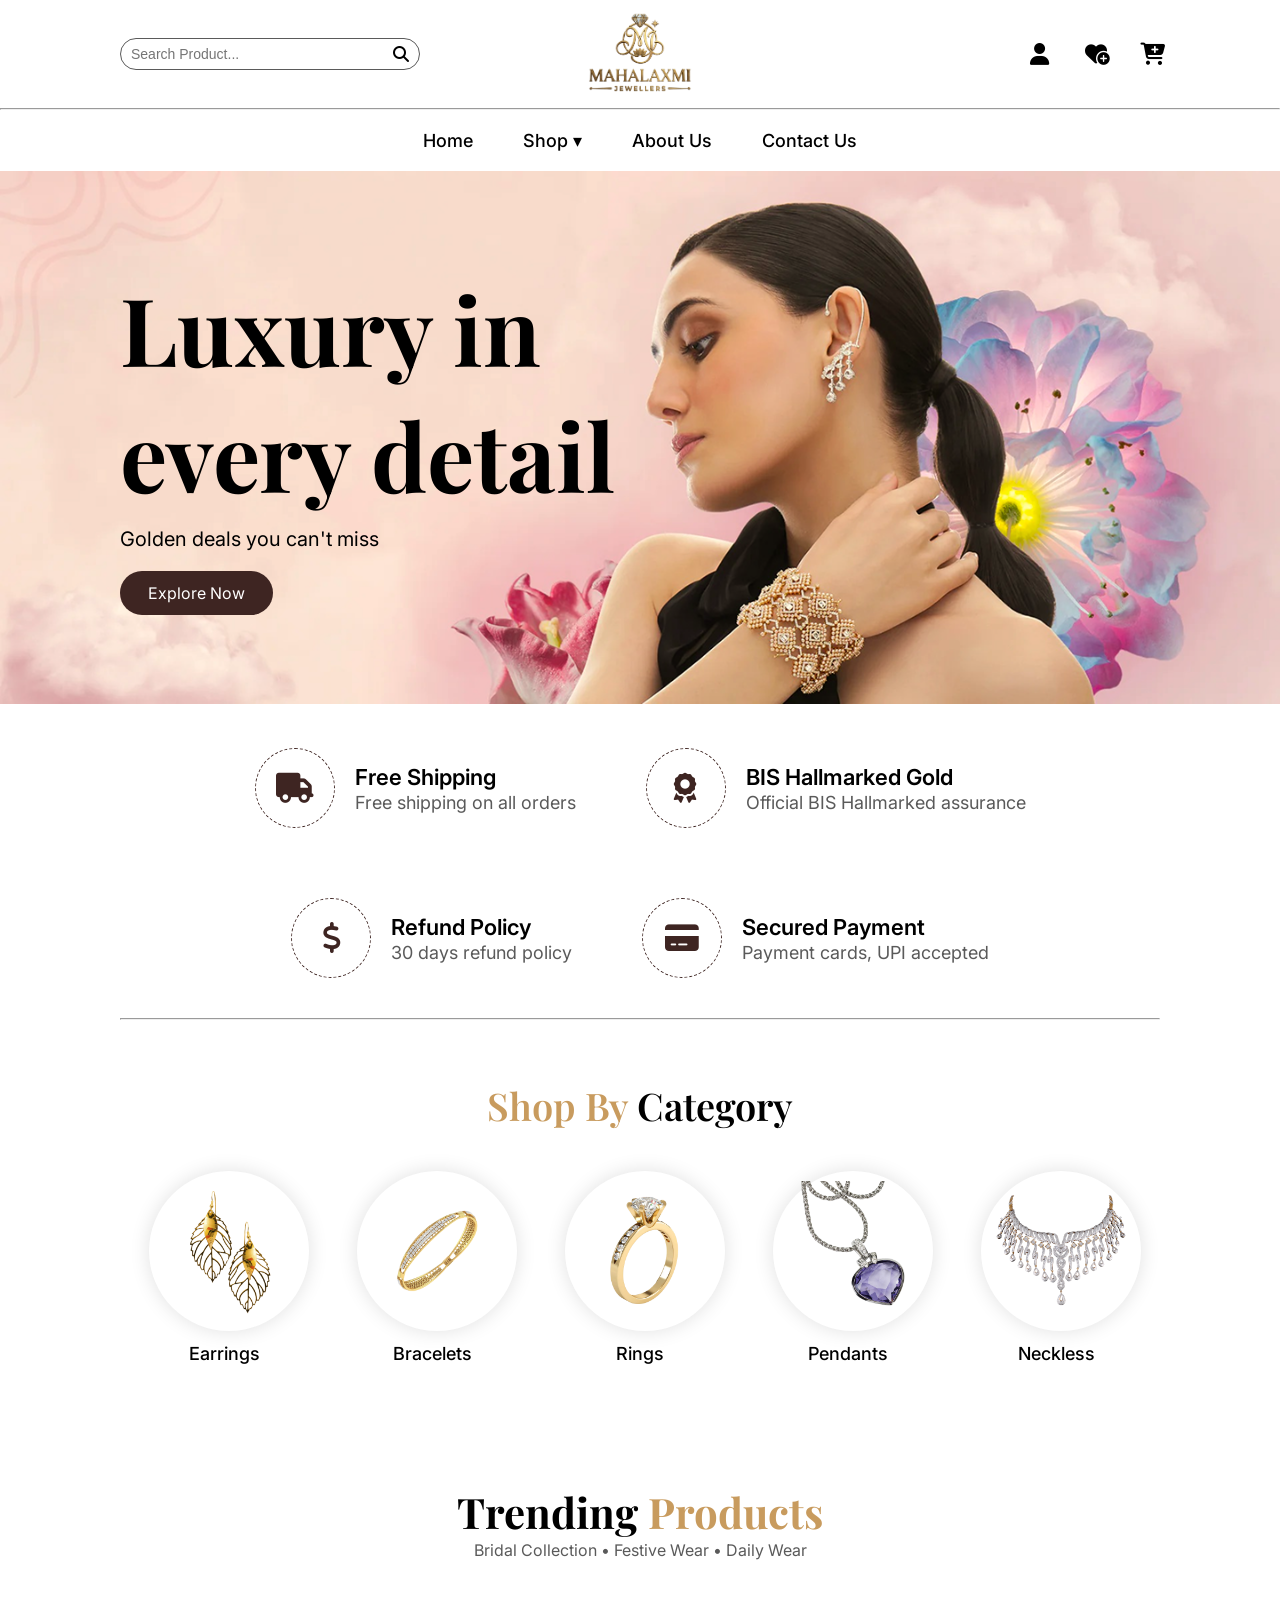
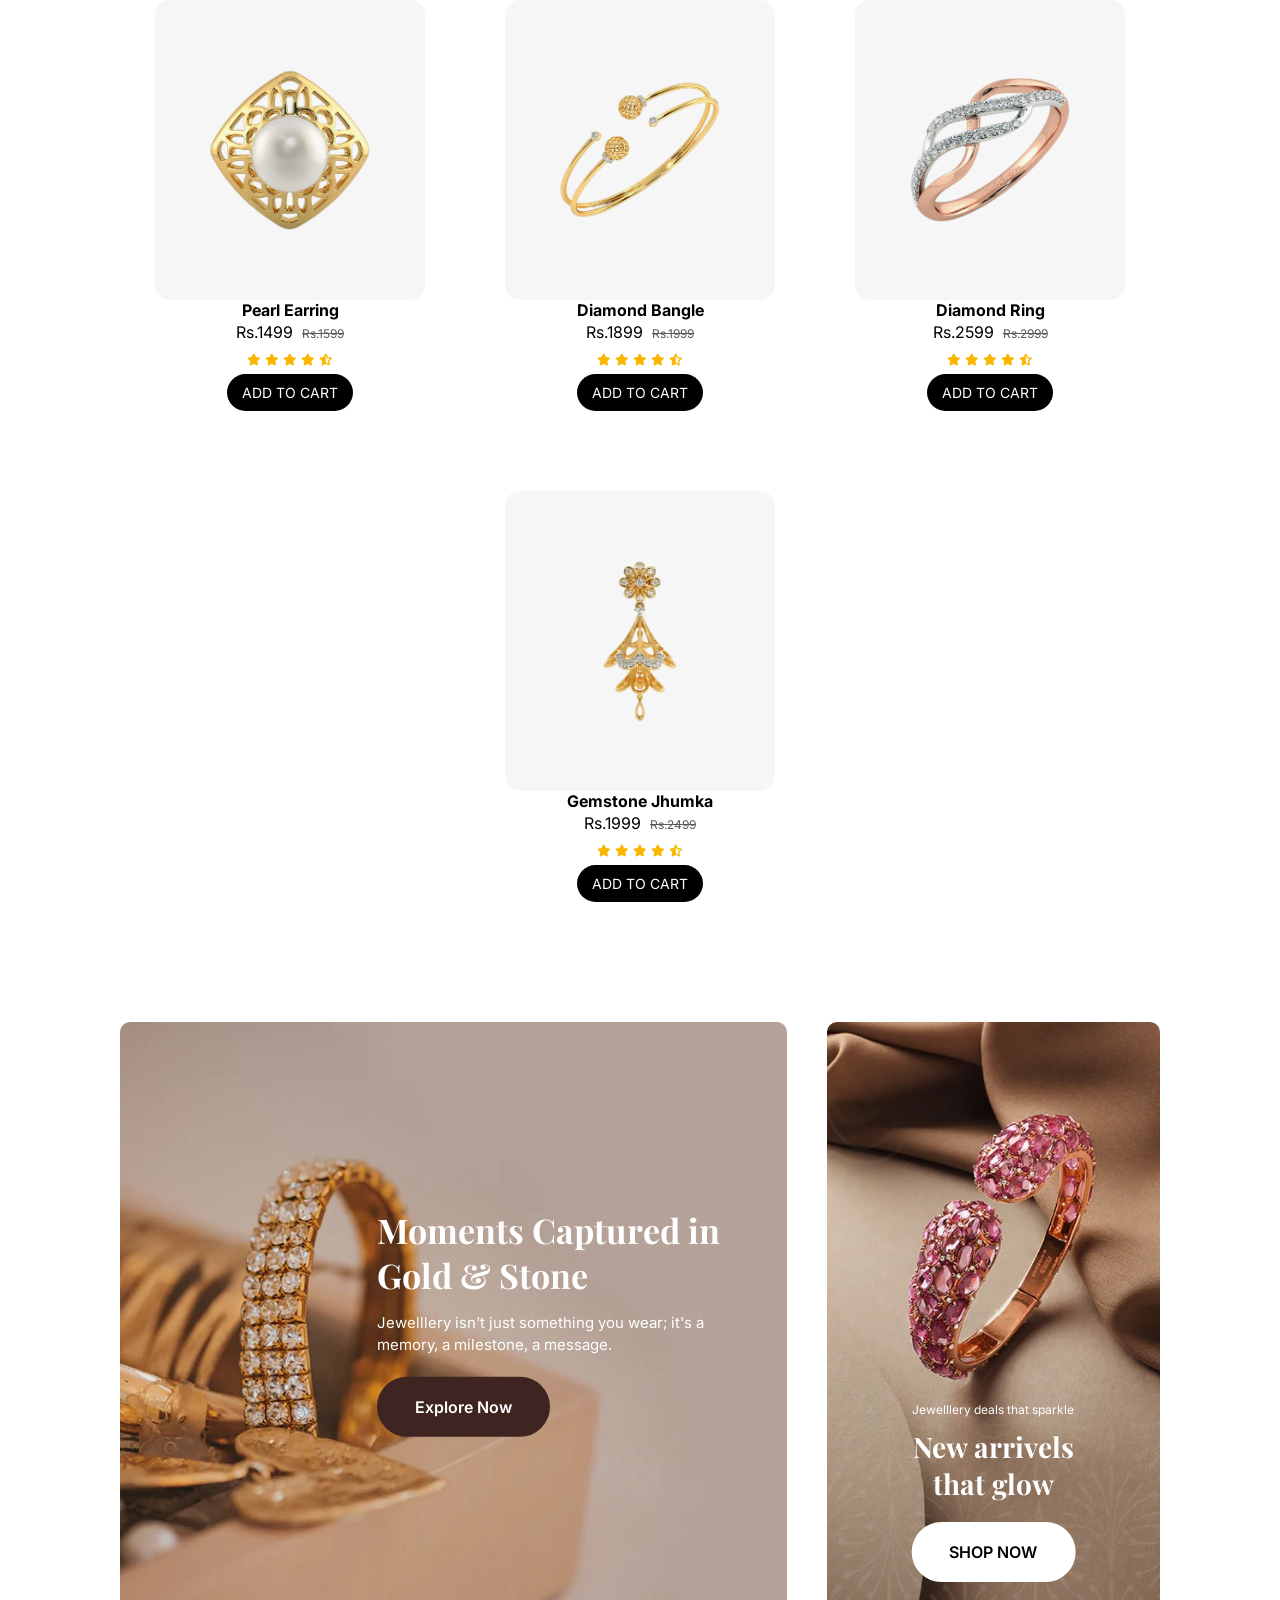
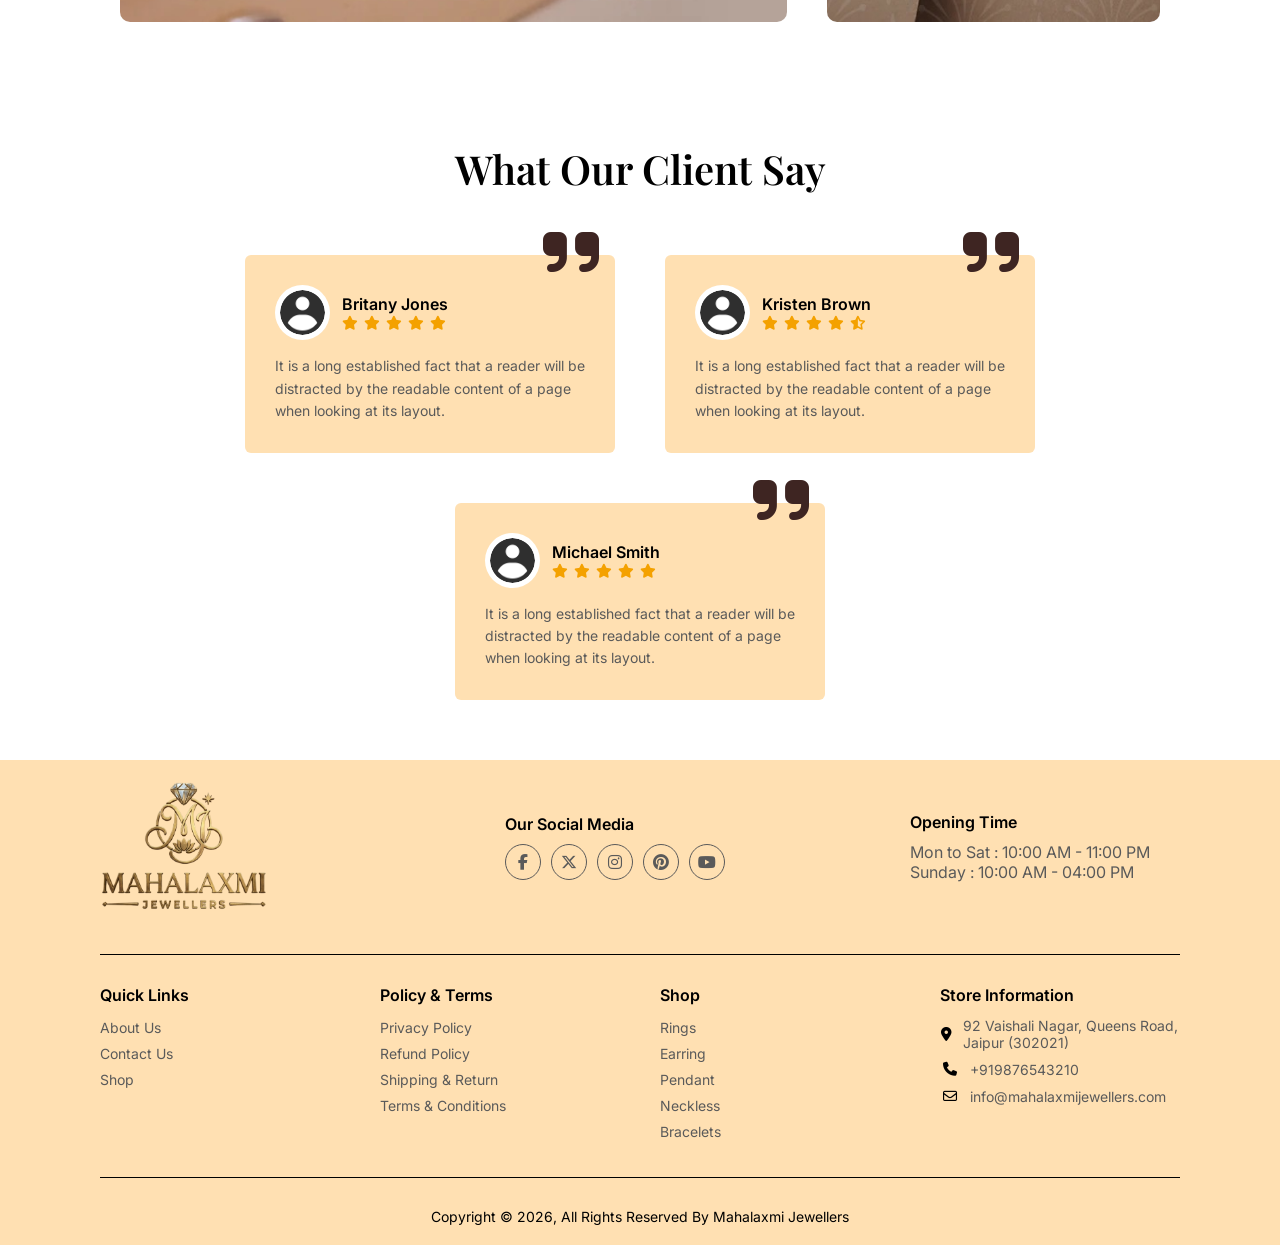
==== commit f6dfa99a: "product desc page pushed" ====
--- a/index.html
+++ b/index.html
@@ -42,9 +42,9 @@
                 <nav>
                     <ul class="menu">
 
-                        <li><a href="#">Home</a></li>
-
-                        <li class="dropdown"><a href="#">Shop ▾</a>
+                        <li><a href="index.html">Home</a></li>
+
+                        <li class="dropdown"><a href="shop.html">Shop ▾</a>
 
                             <ul class="dropdown-menu">
                                 <li><a href="#">Rings</a></li>
@@ -53,8 +53,8 @@
                                 <li><a href="#">Pendant</a></li>
                             </ul>
                         </li>
-                        <li><a href="#">About Us</a></li>
-                        <li><a href="#">Contact Us</a></li>
+                        <li><a href="/aboutUs.html">About Us</a></li>
+                        <li><a href="contactUs.html">Contact Us</a></li>
                     </ul>
                 </nav>
             </div>
@@ -208,11 +208,16 @@
             <h2>Trending <span>Products</span></h2>
             <p class="trending-subtitle">Bridal Collection • Festive Wear • Daily Wear</p>
 
-            <div class="product-container">
+            <div class="trend-product-container">
 
                 <!--Product 1-->
-                <div class="product">
-                    <a href="#" class="img-box">
+                <div class="trend-product">
+                    <a href="#" class="trend-img-box">
+
+                        <span class="wishlist-icon">
+                            <i class="fa-regular fa-heart"></i>
+                        </span>
+
                         <img src="src/trending_products/earring.png" alt="Earring" class="trend-img">
                         <img src="src/trending_products/earring_hover.png" alt="Earring" class="trend-hover">
                     </a>
@@ -229,8 +234,13 @@
                 </div>
 
                 <!--Product 2-->
-                <div class="product">
-                    <a href="#" class="img-box">
+                <div class="trend-product">
+                    <a href="#" class="trend-img-box">
+
+                        <span class="wishlist-icon">
+                            <i class="fa-regular fa-heart"></i>
+                        </span>
+
                         <img src="src/trending_products/bangle.png" alt="Bangle" class="trend-img">
                         <img src="src/trending_products/bangle_hover.png" alt="Bangle" class="trend-hover">
                     </a>
@@ -248,8 +258,13 @@
                 </div>
 
                 <!--Product 3-->
-                <div class="product">
-                    <a href="#" class="img-box">
+                <div class="trend-product">
+                    <a href="#" class="trend-img-box">
+
+                        <span class="wishlist-icon">
+                            <i class="fa-regular fa-heart"></i>
+                        </span>
+
                         <img src="src/trending_products/ring.png" alt="Ring" class="trend-img">
                         <img src="src/trending_products/ring_hover.png" alt="Ring" class="trend-hover">
                     </a>
@@ -267,8 +282,13 @@
                 </div>
 
                 <!--Product 4-->
-                <div class="product">
-                    <a href="#" class="img-box">
+                <div class="trend-product">
+                    <a href="#" class="trend-img-box">
+
+                        <span class="wishlist-icon">
+                            <i class="fa-regular fa-heart"></i>
+                        </span>
+                        
                         <img src="src/trending_products/jhumka.png" alt="Jhumka" class="trend-img">
                         <img src="src/trending_products/jhumka_hover.png" alt="Jhumka" class="trend-hover">
                     </a>
@@ -456,9 +476,9 @@
                 <div class="footer-col">
                     <h4>Quick Links</h4>
                     <ul>
-                        <li><a href="#">About Us</a></li>
-                        <li><a href="#">Contact Us</a></li>
-                        <li><a href="#">Shop</a></li>
+                        <li><a href="aboutUs.html">About Us</a></li>
+                        <li><a href="contactUs.html">Contact Us</a></li>
+                        <li><a href="shop.html">Shop</a></li>
                     </ul>
                 </div>
 
--- a/style.css
+++ b/style.css
@@ -483,21 +483,21 @@
     margin-bottom: 40px;
 }
 
-.product-container {
+.trend-product-container {
     display: flex;
     justify-content: center;
     gap: 80px;
     flex-wrap: wrap;
 }
 
-.product {
+.trend-product {
     width: 270px;
     text-align: center;
 }
 
 /* Image Box */
 
-.img-box {
+.trend-img-box {
     position: relative;
     display: block;
     width: 100%;
@@ -507,7 +507,7 @@
     overflow: hidden;
 }
 
-.img-box img {
+.trend-img-box img {
     position: absolute;
     top: 50%;
     left: 50%;
@@ -518,17 +518,37 @@
     transform: translate(-50%, -50%) scale(1.25);
 }
 
+.wishlist-icon {
+    position: absolute;
+    top: 10px;
+    right: 10px;
+    opacity: 0;
+    transform: translateY(-5px);
+    transition: 0.3s ease;
+}
+
+.wishlist-icon i {
+    font-size: 18px;
+    color: #000;
+    text-shadow: 0 0 3px rgba(255,255,255,0.8);
+}
+
+.trend-img-box:hover .wishlist-icon {
+    opacity: 1;
+    transform: translateY(0);
+}
+
 /* Hover Image Change */
 
 .trend-hover {
     opacity: 0;
 }
 
-.img-box:hover .trend-img {
+.trend-img-box:hover .trend-img {
     opacity: 0;
 }
 
-.img-box:hover .trend-hover {
+.trend-img-box:hover .trend-hover {
     opacity: 1;
 }
 
@@ -759,4 +779,4 @@
     font-size: 14px;
     color: #5a5a5a;
     line-height: 1.6;
-}
+}
